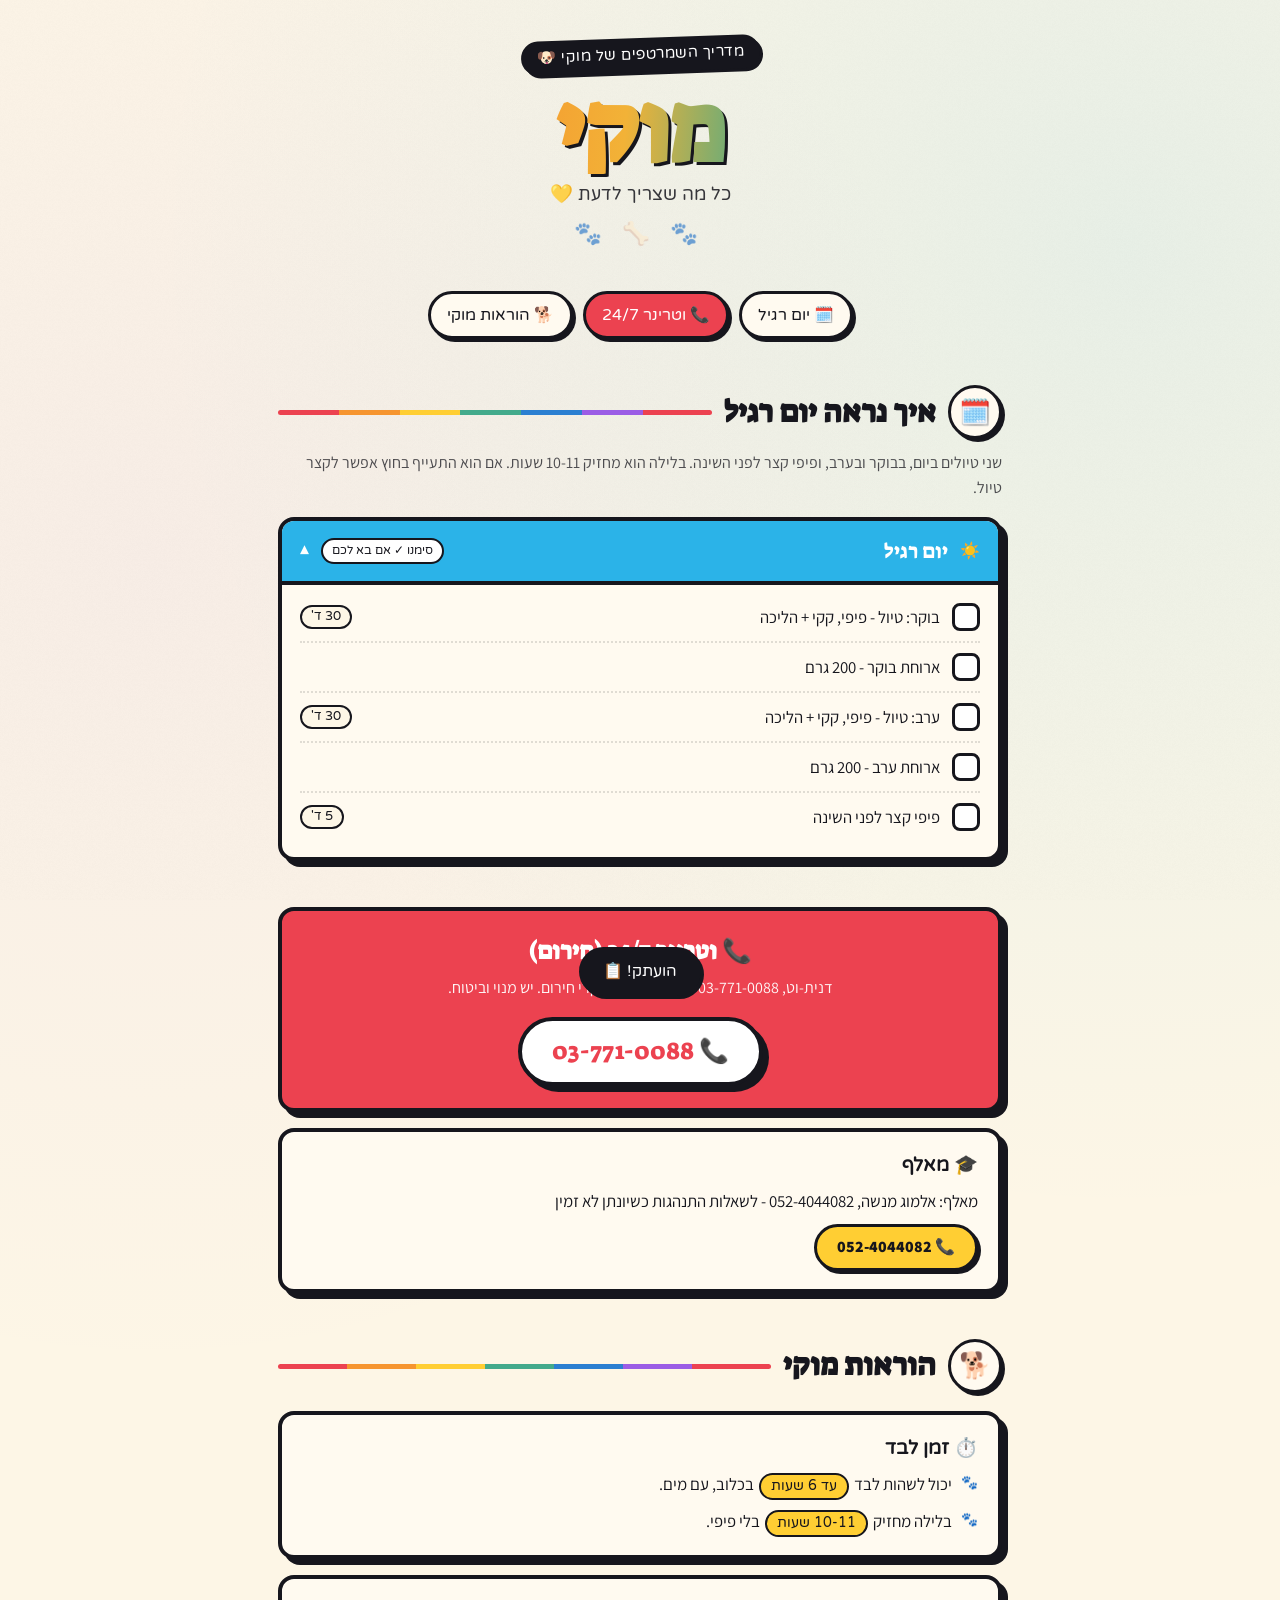
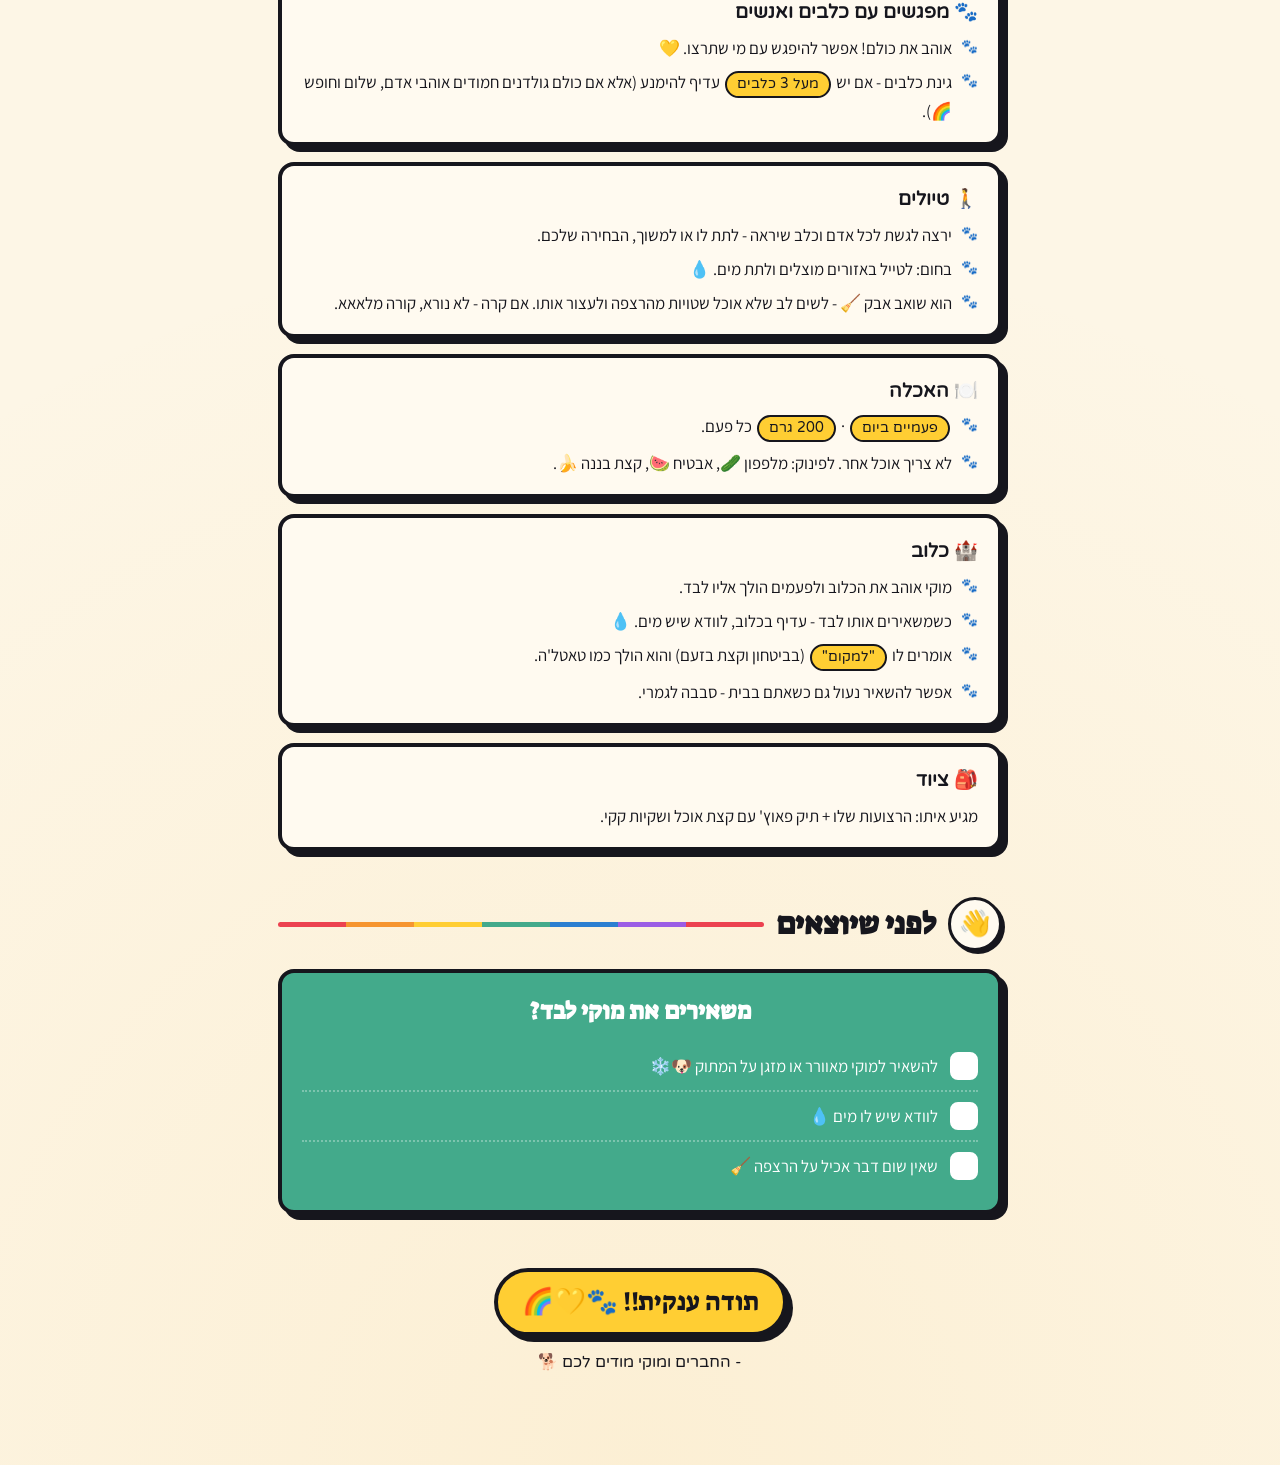
==== index.html @ 98ba0f90 "Mookie sitter guide: generic page + per-host pages Co-Authored-By: Claude Opus 5.5 <noreply@anthropi" ====
<!DOCTYPE html>
<html lang="he" dir="rtl">
<head>
<meta charset="UTF-8">
<!-- ============================================================
  שדה לעריכה - שם השמרטפים (שינוי ערך אחד בלבד, per sitter):
  שנו את ה-content בשורה למטה, למשל "ליאור" או "נועה ויובל".
  השאירו ריק כדי להציג ברכה כללית.
  EDIT ONE VALUE PER SITTER: change content="" below. Empty = generic greeting.
============================================================ -->
<meta name="sitter-names" content="">
<meta name="viewport" content="width=device-width, initial-scale=1.0">
<meta name="robots" content="noindex, nofollow">
<title>מוקי 🐾 מדריך השמרטפים</title>
<link rel="preconnect" href="https://fonts.googleapis.com">
<link rel="preconnect" href="https://fonts.gstatic.com" crossorigin>
<link href="https://fonts.googleapis.com/css2?family=Suez+One&family=Varela+Round&family=Assistant:wght@400;500;600;700;800&display=swap" rel="stylesheet">
<style>
  :root{
    --ink:#16161d;
    --sky:#2bb3e8;
    --sky-deep:#1488c4;
    --cream:#fdf6e6;
    --paper:#fffaf0;
    --gold:#f2b237;
    --gold-deep:#e08a1e;
    --red:#ec4250;
    --orange:#f6952f;
    --yellow:#ffce33;
    --green:#43aa8b;
    --blue:#2b7fd1;
    --purple:#9b5de5;
    --shadow:6px 6px 0 var(--ink);
    --shadow-sm:3px 3px 0 var(--ink);
  }
  *{box-sizing:border-box;margin:0;padding:0}
  html{scroll-behavior:smooth}
  body{
    font-family:'Assistant',sans-serif;
    color:var(--ink);
    background-color:var(--cream);
    background-image:
      radial-gradient(circle at 12% 18%, rgba(155,93,229,.06), transparent 30%),
      radial-gradient(circle at 88% 8%, rgba(43,179,232,.10), transparent 32%),
      radial-gradient(circle at 50% 100%, rgba(242,178,55,.10), transparent 40%);
    line-height:1.55;
    overflow-x:hidden;
    -webkit-tap-highlight-color:transparent;
  }
  /* paper grain */
  body::before{
    content:"";position:fixed;inset:0;pointer-events:none;z-index:1;opacity:.5;
    background-image:url("data:image/svg+xml,%3Csvg xmlns='http://www.w3.org/2000/svg' width='120' height='120'%3E%3Cfilter id='n'%3E%3CfeTurbulence type='fractalNoise' baseFrequency='0.85' numOctaves='3'/%3E%3CfeColorMatrix type='saturate' values='0'/%3E%3C/filter%3E%3Crect width='100%25' height='100%25' filter='url(%23n)' opacity='0.05'/%3E%3C/svg%3E");
  }
  .wrap{max-width:760px;margin:0 auto;padding:0 18px 90px;position:relative;z-index:2}

  /* ---------- HERO ---------- */
  header.hero{text-align:center;padding:38px 0 10px}
  .hero-eyebrow{
    display:inline-block;font-family:'Varela Round';font-size:.95rem;
    background:var(--ink);color:#fff;padding:5px 16px;border-radius:30px;
    letter-spacing:.5px;transform:rotate(-2deg);box-shadow:var(--shadow-sm)
  }
  .hero h1{
    font-family:'Suez One';font-size:clamp(3.2rem,16vw,6rem);line-height:.92;
    margin:14px 0 6px;letter-spacing:-1px;
    background:linear-gradient(95deg,var(--red),var(--orange) 28%,var(--gold) 48%,var(--green) 68%,var(--blue) 84%,var(--purple));
    -webkit-background-clip:text;background-clip:text;-webkit-text-fill-color:transparent;
    filter:drop-shadow(3px 3px 0 var(--ink));
  }
  .hero .sub{font-family:'Varela Round';font-size:1.15rem;color:var(--ink);opacity:.85}
  .paw-row{font-size:1.4rem;letter-spacing:8px;margin:8px 0 0;opacity:.6}

  /* card image */
  .card-frame{
    margin:26px auto 6px;max-width:330px;position:relative;
    transform:rotate(-1.5deg);transition:transform .4s cubic-bezier(.2,.9,.3,1.4)
  }
  .card-frame:hover{transform:rotate(0deg) scale(1.02)}
  .card-frame img{
    width:100%;display:block;border:5px solid var(--ink);border-radius:14px;
    box-shadow:var(--shadow);background:#fff
  }
  .tape{
    position:absolute;width:120px;height:34px;background:rgba(255,206,51,.7);
    border:2px dashed rgba(0,0,0,.25);top:-14px;right:30%;transform:rotate(-6deg);z-index:3
  }
  .tape.two{background:rgba(43,179,232,.6);top:auto;bottom:-14px;right:auto;left:28%;transform:rotate(5deg)}

  /* ---------- QUICK BAR ---------- */
  .quickbar{
    display:flex;gap:10px;flex-wrap:wrap;justify-content:center;margin:30px 0 8px
  }
  .quickbar a{
    font-family:'Varela Round';text-decoration:none;color:var(--ink);
    background:var(--paper);border:3px solid var(--ink);border-radius:30px;
    padding:9px 16px;font-size:.98rem;box-shadow:var(--shadow-sm);
    transition:transform .15s, box-shadow .15s;display:flex;align-items:center;gap:6px
  }
  .quickbar a:hover{transform:translate(-2px,-2px);box-shadow:5px 5px 0 var(--ink)}
  .quickbar a:active{transform:translate(2px,2px);box-shadow:1px 1px 0 var(--ink)}
  .quickbar a.call{background:var(--red);color:#fff}

  /* ---------- SECTION ---------- */
  section{margin-top:46px}
  .sec-title{
    font-family:'Suez One';font-size:1.9rem;display:flex;align-items:center;gap:12px;
    margin-bottom:18px
  }
  .sec-title .emoji{
    font-size:1.6rem;background:var(--paper);border:3px solid var(--ink);
    width:54px;height:54px;display:grid;place-items:center;border-radius:50%;
    box-shadow:var(--shadow-sm);flex:none
  }
  .sec-title .bar{flex:1;height:5px;border-radius:4px;background:repeating-linear-gradient(
    90deg,var(--red) 0 14%,var(--orange) 14% 28%,var(--yellow) 28% 42%,
    var(--green) 42% 56%,var(--blue) 56% 70%,var(--purple) 70% 84%,var(--red) 84% 100%)}

  .card{
    background:var(--paper);border:4px solid var(--ink);border-radius:16px;
    padding:18px 20px;box-shadow:var(--shadow);margin-bottom:16px;position:relative
  }
  .card h3{font-family:'Varela Round';font-size:1.2rem;margin-bottom:8px;display:flex;align-items:center;gap:8px}
  .card p, .card li{font-size:1.05rem}
  .card ul{list-style:none;display:flex;flex-direction:column;gap:8px;margin-top:6px}
  .card ul li{padding-right:26px;position:relative}
  .card ul li::before{content:"🐾";position:absolute;right:0;top:1px;font-size:.85rem}
  .pill{display:inline-block;background:var(--yellow);border:2px solid var(--ink);
    border-radius:20px;padding:1px 10px;font-family:'Varela Round';font-size:.85rem;margin:0 2px}

  /* ---------- TIMELINE ---------- */
  .day{
    background:var(--paper);border:4px solid var(--ink);border-radius:16px;
    box-shadow:var(--shadow);margin-bottom:16px;overflow:hidden;transition:transform .2s
  }
  .day.today{box-shadow:6px 6px 0 var(--gold-deep);border-color:var(--gold-deep)}
  .day-head{
    display:flex;align-items:center;gap:12px;padding:14px 18px;cursor:pointer;
    background:var(--sky);color:#fff;border-bottom:4px solid var(--ink)
  }
  .day.today .day-head{background:var(--gold);color:var(--ink)}
  .day-head .dn{font-family:'Suez One';font-size:1.3rem;flex:1}
  .day-head .badge{font-family:'Varela Round';font-size:.78rem;background:#fff;color:var(--ink);
    border:2px solid var(--ink);border-radius:20px;padding:1px 9px}
  .day-head .chev{font-size:1.1rem;transition:transform .25s}
  .day.open .chev{transform:rotate(180deg)}
  .day-body{max-height:0;overflow:hidden;transition:max-height .35s ease}
  .day.open .day-body{max-height:600px}
  .day-body ul{list-style:none;padding:8px 18px 16px}
  .task{display:flex;align-items:center;gap:12px;padding:10px 0;border-bottom:2px dotted rgba(0,0,0,.12)}
  .task:last-child{border-bottom:none}
  .task input{appearance:none;width:28px;height:28px;flex:none;border:3px solid var(--ink);
    border-radius:8px;background:#fff;cursor:pointer;position:relative;transition:background .15s}
  .task input:checked{background:var(--green)}
  .task input:checked::after{content:"✓";position:absolute;inset:0;color:#fff;font-weight:800;
    display:grid;place-items:center;font-size:1.1rem}
  .task label{cursor:pointer;font-size:1.05rem}
  .task input:checked + label{opacity:.5;text-decoration:line-through}
  .task .time{font-family:'Varela Round';font-size:.8rem;background:var(--cream);
    border:2px solid var(--ink);border-radius:20px;padding:0 9px;margin-right:auto;flex:none}

  /* ---------- WIFI ---------- */
  .wifi{background:linear-gradient(135deg,var(--purple),var(--blue));color:#fff;
    border:4px solid var(--ink);border-radius:16px;padding:20px;box-shadow:var(--shadow);text-align:center}
  .wifi h3{font-family:'Suez One';font-size:1.5rem;margin-bottom:14px}
  .wifi-row{display:flex;gap:10px;justify-content:center;align-items:center;flex-wrap:wrap;margin-bottom:10px}
  .wifi-row .lbl{font-family:'Varela Round';opacity:.9}
  .wifi-row code{background:rgba(255,255,255,.95);color:var(--ink);font-family:'Varela Round';
    font-size:1.1rem;padding:5px 14px;border-radius:10px;border:2px solid var(--ink)}
  .copy{font-family:'Varela Round';background:var(--yellow);color:var(--ink);border:3px solid var(--ink);
    border-radius:20px;padding:5px 14px;cursor:pointer;box-shadow:var(--shadow-sm);transition:transform .12s}
  .copy:hover{transform:translateY(-2px)}
  .copy:active{transform:translateY(2px);box-shadow:1px 1px 0 var(--ink)}

  /* ---------- VET ---------- */
  .vet{background:var(--red);color:#fff;border:4px solid var(--ink);border-radius:16px;
    padding:22px 20px;box-shadow:var(--shadow);text-align:center}
  .vet h3{font-family:'Suez One';font-size:1.5rem;margin-bottom:6px}
  .vet p{opacity:.95;margin-bottom:16px}
  .vet .callbtn{display:inline-flex;align-items:center;gap:10px;text-decoration:none;
    font-family:'Suez One';font-size:1.5rem;background:#fff;color:var(--red);
    border:4px solid var(--ink);border-radius:40px;padding:12px 30px;box-shadow:var(--shadow);
    transition:transform .15s}
  .vet .callbtn:hover{transform:scale(1.05)}
  .vet .callbtn:active{transform:scale(.97)}
  .pulse{display:inline-block;animation:ring 1.6s infinite}
  @keyframes ring{0%,70%,100%{transform:rotate(0)}10%,30%,50%{transform:rotate(-12deg)}20%,40%,60%{transform:rotate(12deg)}}

  /* address map link */
  .maplink{display:inline-flex;align-items:center;gap:6px;text-decoration:none;color:var(--blue);
    font-family:'Varela Round';border-bottom:3px solid var(--gold)}

  .twocol{display:grid;grid-template-columns:1fr 1fr;gap:14px}
  @media(max-width:560px){.twocol{grid-template-columns:1fr}}
  .mini{background:var(--paper);border:3px solid var(--ink);border-radius:14px;padding:14px 16px;
    box-shadow:var(--shadow-sm)}
  .mini h4{font-family:'Varela Round';font-size:1.05rem;display:flex;align-items:center;gap:7px;margin-bottom:4px}
  .mini p{font-size:1rem}

  /* exit checklist */
  .exit{background:var(--green);color:#fff;border:4px solid var(--ink);border-radius:16px;
    padding:20px;box-shadow:var(--shadow)}
  .exit h3{font-family:'Suez One';font-size:1.5rem;margin-bottom:12px;text-align:center}
  .exit .task input{border-color:#fff}
  .exit .task{border-color:rgba(255,255,255,.3)}
  .exit .task input:checked{background:#fff}
  .exit .task input:checked::after{color:var(--green)}

  footer{text-align:center;margin-top:54px}
  .thanks{font-family:'Suez One';font-size:1.6rem;color:var(--ink);
    background:var(--yellow);display:inline-block;padding:10px 24px;border:4px solid var(--ink);
    border-radius:40px;box-shadow:var(--shadow);transform:rotate(-1.5deg)}
  .sig{font-family:'Varela Round';margin-top:14px;opacity:.7}

  /* reveal on scroll */
  .reveal{opacity:0;transform:translateY(22px);transition:opacity .6s, transform .6s}
  .reveal.in{opacity:1;transform:none}

  /* toast */
  #toast{position:fixed;bottom:24px;left:50%;transform:translateX(-50%) translateY(120px);
    background:var(--ink);color:#fff;font-family:'Varela Round';padding:12px 24px;border-radius:30px;
    z-index:50;transition:transform .35s cubic-bezier(.2,.9,.3,1.4);box-shadow:var(--shadow-sm)}
  #toast.show{transform:translateX(-50%) translateY(0)}
</style>
</head>
<body>
<div class="wrap">

  <!-- HERO -->
  <header class="hero">
    <span class="hero-eyebrow">מדריך השמרטפים של מוקי 🐶</span>
    <h1>מוקי</h1>
    <p class="sub" id="greeting">כל מה שצריך לדעת 💛</p>
    <div class="paw-row">🐾 🦴 🐾</div>
  </header>

  <!-- QUICK BAR -->
  <nav class="quickbar reveal">
    <a href="#luz">🗓️ יום רגיל</a>
    <a href="tel:037710088" class="call">📞 וטרינר 24/7</a>
    <a href="#mookie">🐕 הוראות מוקי</a>
  </nav>

  <!-- NORMAL DAY -->
  <section id="luz">
    <h2 class="sec-title reveal"><span class="emoji">🗓️</span> איך נראה יום רגיל <span class="bar"></span></h2>
    <p class="reveal" style="margin:-6px 0 16px;opacity:.75">שני טיולים ביום, בבוקר ובערב, ופיפי קצר לפני השינה. בלילה הוא מחזיק 10-11 שעות. אם הוא התעייף בחוץ אפשר לקצר טיול.</p>

    <div class="day open reveal">
      <div class="day-head"><span>☀️</span><span class="dn">יום רגיל</span><span class="badge">סימנו ✓ אם בא לכם</span><span class="chev">▾</span></div>
      <div class="day-body"><ul>
        <li class="task"><input type="checkbox" id="d1"><label for="d1">בוקר: טיול - פיפי, קקי + הליכה</label><span class="time">30 ד'</span></li>
        <li class="task"><input type="checkbox" id="d2"><label for="d2">ארוחת בוקר - 200 גרם</label></li>
        <li class="task"><input type="checkbox" id="d3"><label for="d3">ערב: טיול - פיפי, קקי + הליכה</label><span class="time">30 ד'</span></li>
        <li class="task"><input type="checkbox" id="d4"><label for="d4">ארוחת ערב - 200 גרם</label></li>
        <li class="task"><input type="checkbox" id="d5"><label for="d5">פיפי קצר לפני השינה</label><span class="time">5 ד'</span></li>
      </ul></div>
    </div>
  </section>

  <!-- VET -->
  <section id="vet">
    <div class="vet reveal">
      <h3><span class="pulse">📞</span> וטרינר 24/7 (חירום)</h3>
      <p>דנית-וט, 03-771-0088 - מענה 24/7 במקרי חירום. יש מנוי וביטוח.</p>
      <a href="tel:037710088" class="callbtn">📞 03-771-0088</a>
    </div>

    <div class="card reveal" style="margin-top:16px">
      <h3>🎓 מאלף</h3>
      <p>מאלף: אלמוג מנשה, 052-4044082 - לשאלות התנהגות כשיונתן לא זמין</p>
      <a href="tel:+972524044082" style="display:inline-flex;margin-top:10px;text-decoration:none;color:var(--ink);background:var(--yellow);border:3px solid var(--ink);border-radius:999px;padding:8px 20px;font-weight:800;box-shadow:var(--shadow-sm)">📞 052-4044082</a>
    </div>
  </section>

  <!-- MOOKIE INSTRUCTIONS -->
  <section id="mookie">
    <h2 class="sec-title reveal"><span class="emoji">🐕</span> הוראות מוקי <span class="bar"></span></h2>

    <div class="card reveal">
      <h3>⏱️ זמן לבד</h3>
      <ul>
        <li>יכול לשהות לבד <span class="pill">עד 6 שעות</span> בכלוב, עם מים.</li>
        <li>בלילה מחזיק <span class="pill">10-11 שעות</span> בלי פיפי.</li>
      </ul>
    </div>

    <div class="card reveal">
      <h3>🐾 מפגשים עם כלבים ואנשים</h3>
      <ul>
        <li>אוהב את כולם! אפשר להיפגש עם מי שתרצו. 💛</li>
        <li>גינת כלבים - אם יש <span class="pill">מעל 3 כלבים</span> עדיף להימנע (אלא אם כולם גולדנים חמודים אוהבי אדם, שלום וחופש 🌈).</li>
      </ul>
    </div>

    <div class="card reveal">
      <h3>🚶 טיולים</h3>
      <ul>
        <li>ירצה לגשת לכל אדם וכלב שיראה - לתת לו או למשוך, הבחירה שלכם.</li>
        <li>בחום: לטייל באזורים מוצלים ולתת מים. 💧</li>
        <li>הוא שואב אבק 🧹 - לשים לב שלא אוכל שטויות מהרצפה ולעצור אותו. אם קרה - לא נורא, קורה מלאאא.</li>
      </ul>
    </div>

    <div class="card reveal">
      <h3>🍽️ האכלה</h3>
      <ul>
        <li><span class="pill">פעמיים ביום</span> · <span class="pill">200 גרם</span> כל פעם.</li>
        <li>לא צריך אוכל אחר. לפינוק: מלפפון 🥒, אבטיח 🍉, קצת בננה 🍌.</li>
      </ul>
    </div>

    <div class="card reveal">
      <h3>🏰 כלוב</h3>
      <ul>
        <li>מוקי אוהב את הכלוב ולפעמים הולך אליו לבד.</li>
        <li>כשמשאירים אותו לבד - עדיף בכלוב, לוודא שיש מים. 💧</li>
        <li>אומרים לו <span class="pill">"למקום"</span> (בביטחון וקצת בזעם) והוא הולך כמו טאטל'ה.</li>
        <li>אפשר להשאיר נעול גם כשאתם בבית - סבבה לגמרי.</li>
      </ul>
    </div>

    <div class="card reveal">
      <h3>🎒 ציוד</h3>
      <p>מגיע איתו: הרצועות שלו + תיק פאוץ' עם קצת אוכל ושקיות קקי.</p>
    </div>
  </section>

  <!-- EXIT -->
  <section id="exit">
    <h2 class="sec-title reveal"><span class="emoji">👋</span> לפני שיוצאים <span class="bar"></span></h2>
    <div class="exit reveal">
      <h3>משאירים את מוקי לבד?</h3>
      <ul style="list-style:none">
        <li class="task"><input type="checkbox" id="ex1"><label for="ex1">להשאיר למוקי מאוורר או מזגן על המתוק 🐶❄️</label></li>
        <li class="task"><input type="checkbox" id="ex2"><label for="ex2">לוודא שיש לו מים 💧</label></li>
        <li class="task"><input type="checkbox" id="ex3"><label for="ex3">שאין שום דבר אכיל על הרצפה 🧹</label></li>
      </ul>
    </div>
  </section>

  <footer>
    <div class="thanks reveal">תודה ענקית!! 🐾💛🌈</div>
    <p class="sig reveal">- החברים ומוקי מודים לכם 🐕</p>
  </footer>

</div>

<div id="toast">הועתק! 📋</div>

<script>
  // ---- sitter name (set in <meta name="sitter-names"> at top of file) ----
  const sn=(document.querySelector('meta[name=sitter-names]')||{}).content||'';
  if(sn.trim()) document.getElementById('greeting').textContent='היי '+sn.trim()+'! כל מה שצריך לדעת 💛';

  // ---- persist checkboxes ----
  document.querySelectorAll('input[type=checkbox]').forEach(cb=>{
    const k='mookie_'+cb.id;
    if(localStorage.getItem(k)==='1') cb.checked=true;
    cb.addEventListener('change',()=>localStorage.setItem(k, cb.checked?'1':'0'));
  });

  // ---- accordion ----
  document.querySelectorAll('.day').forEach(d=>{
    d.querySelector('.day-head').addEventListener('click',()=>d.classList.toggle('open'));
  });

  // ---- toast ----
  const toast=document.getElementById('toast');

  // ---- reveal on scroll ----
  const io=new IntersectionObserver(es=>{
    es.forEach(e=>{if(e.isIntersecting){e.target.classList.add('in');io.unobserve(e.target);}});
  },{threshold:.12});
  document.querySelectorAll('.reveal').forEach((el,i)=>{el.style.transitionDelay=(i%4*60)+'ms';io.observe(el);});
</script>
</body>
</html>
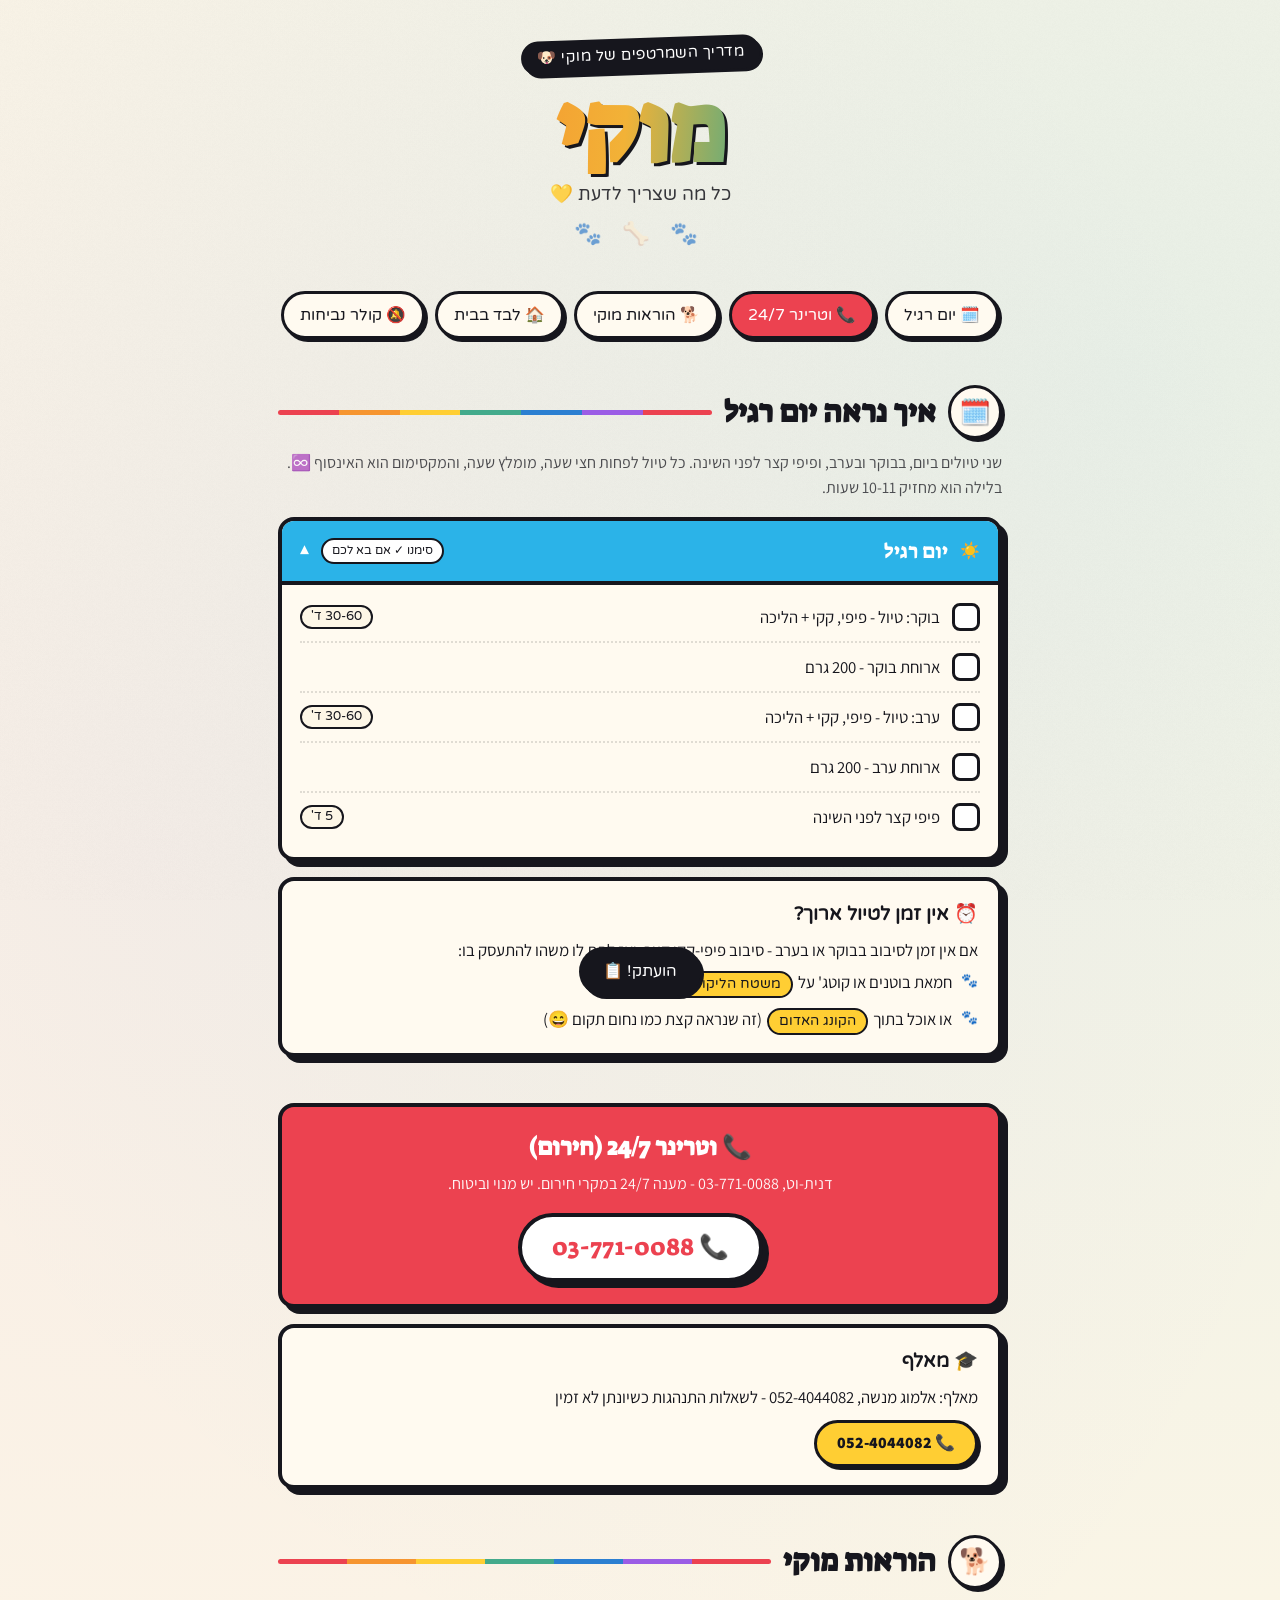
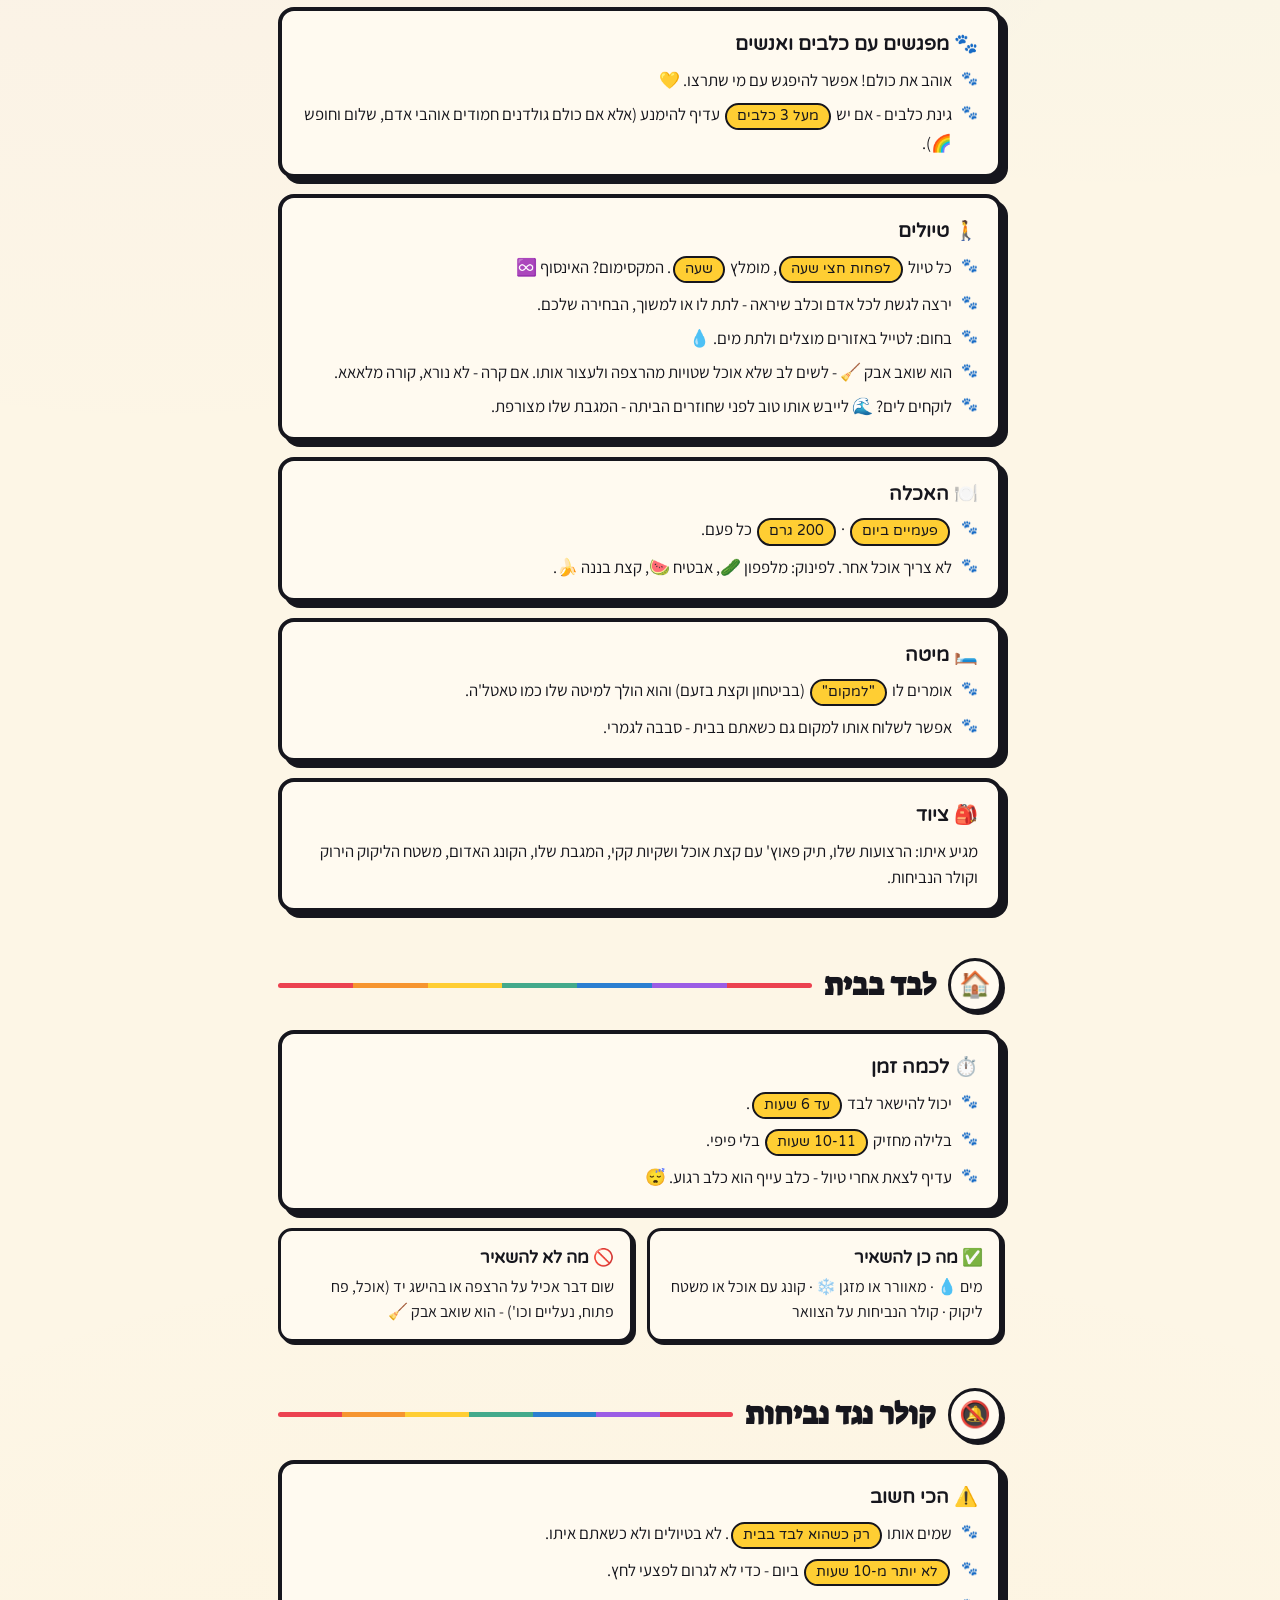
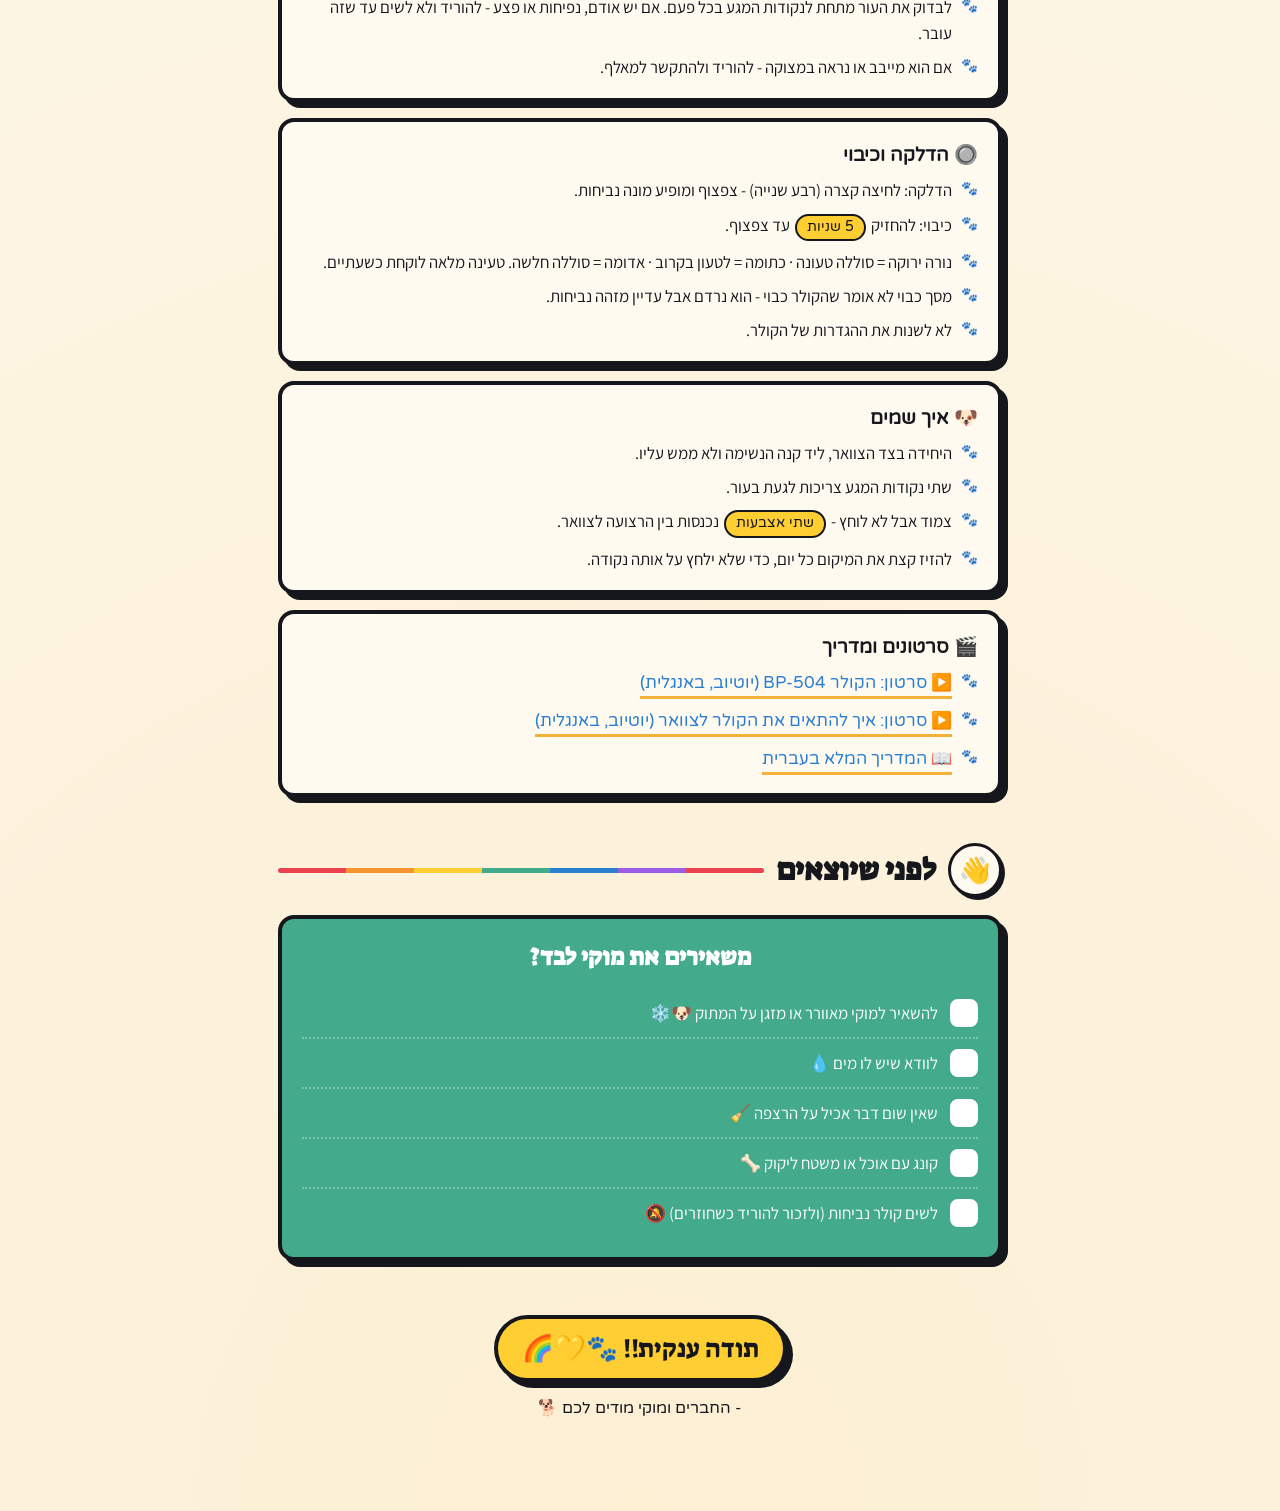
==== commit 0cd6fddf: "Sitter guide: drop crate, add bed, home-alone, walks and bark-collar sections - Replace crate instru" ====
--- a/index.html
+++ b/index.html
@@ -239,22 +239,33 @@
     <a href="#luz">🗓️ יום רגיל</a>
     <a href="tel:037710088" class="call">📞 וטרינר 24/7</a>
     <a href="#mookie">🐕 הוראות מוקי</a>
+    <a href="#alone">🏠 לבד בבית</a>
+    <a href="#collar">🔕 קולר נביחות</a>
   </nav>
 
   <!-- NORMAL DAY -->
   <section id="luz">
     <h2 class="sec-title reveal"><span class="emoji">🗓️</span> איך נראה יום רגיל <span class="bar"></span></h2>
-    <p class="reveal" style="margin:-6px 0 16px;opacity:.75">שני טיולים ביום, בבוקר ובערב, ופיפי קצר לפני השינה. בלילה הוא מחזיק 10-11 שעות. אם הוא התעייף בחוץ אפשר לקצר טיול.</p>
+    <p class="reveal" style="margin:-6px 0 16px;opacity:.75">שני טיולים ביום, בבוקר ובערב, ופיפי קצר לפני השינה. כל טיול לפחות חצי שעה, מומלץ שעה, והמקסימום הוא האינסוף ♾️. בלילה הוא מחזיק 10-11 שעות.</p>
 
     <div class="day open reveal">
       <div class="day-head"><span>☀️</span><span class="dn">יום רגיל</span><span class="badge">סימנו ✓ אם בא לכם</span><span class="chev">▾</span></div>
       <div class="day-body"><ul>
-        <li class="task"><input type="checkbox" id="d1"><label for="d1">בוקר: טיול - פיפי, קקי + הליכה</label><span class="time">30 ד'</span></li>
+        <li class="task"><input type="checkbox" id="d1"><label for="d1">בוקר: טיול - פיפי, קקי + הליכה</label><span class="time">30-60 ד'</span></li>
         <li class="task"><input type="checkbox" id="d2"><label for="d2">ארוחת בוקר - 200 גרם</label></li>
-        <li class="task"><input type="checkbox" id="d3"><label for="d3">ערב: טיול - פיפי, קקי + הליכה</label><span class="time">30 ד'</span></li>
+        <li class="task"><input type="checkbox" id="d3"><label for="d3">ערב: טיול - פיפי, קקי + הליכה</label><span class="time">30-60 ד'</span></li>
         <li class="task"><input type="checkbox" id="d4"><label for="d4">ארוחת ערב - 200 גרם</label></li>
         <li class="task"><input type="checkbox" id="d5"><label for="d5">פיפי קצר לפני השינה</label><span class="time">5 ד'</span></li>
       </ul></div>
+    </div>
+
+    <div class="card reveal">
+      <h3>⏰ אין זמן לטיול ארוך?</h3>
+      <p>אם אין זמן לסיבוב בבוקר או בערב - סיבוב פיפי-קקי קצר, ואז לתת לו משהו להתעסק בו:</p>
+      <ul>
+        <li>חמאת בוטנים או קוטג' על <span class="pill">משטח הליקוק הירוק</span></li>
+        <li>או אוכל בתוך <span class="pill">הקונג האדום</span> (זה שנראה קצת כמו נחום תקום 😄)</li>
+      </ul>
     </div>
   </section>
 
@@ -278,14 +289,6 @@
     <h2 class="sec-title reveal"><span class="emoji">🐕</span> הוראות מוקי <span class="bar"></span></h2>
 
     <div class="card reveal">
-      <h3>⏱️ זמן לבד</h3>
-      <ul>
-        <li>יכול לשהות לבד <span class="pill">עד 6 שעות</span> בכלוב, עם מים.</li>
-        <li>בלילה מחזיק <span class="pill">10-11 שעות</span> בלי פיפי.</li>
-      </ul>
-    </div>
-
-    <div class="card reveal">
       <h3>🐾 מפגשים עם כלבים ואנשים</h3>
       <ul>
         <li>אוהב את כולם! אפשר להיפגש עם מי שתרצו. 💛</li>
@@ -296,9 +299,11 @@
     <div class="card reveal">
       <h3>🚶 טיולים</h3>
       <ul>
+        <li>כל טיול <span class="pill">לפחות חצי שעה</span>, מומלץ <span class="pill">שעה</span>. המקסימום? האינסוף ♾️</li>
         <li>ירצה לגשת לכל אדם וכלב שיראה - לתת לו או למשוך, הבחירה שלכם.</li>
         <li>בחום: לטייל באזורים מוצלים ולתת מים. 💧</li>
         <li>הוא שואב אבק 🧹 - לשים לב שלא אוכל שטויות מהרצפה ולעצור אותו. אם קרה - לא נורא, קורה מלאאא.</li>
+        <li>לוקחים לים? 🌊 לייבש אותו טוב לפני שחוזרים הביתה - המגבת שלו מצורפת.</li>
       </ul>
     </div>
 
@@ -311,18 +316,86 @@
     </div>
 
     <div class="card reveal">
-      <h3>🏰 כלוב</h3>
-      <ul>
-        <li>מוקי אוהב את הכלוב ולפעמים הולך אליו לבד.</li>
-        <li>כשמשאירים אותו לבד - עדיף בכלוב, לוודא שיש מים. 💧</li>
-        <li>אומרים לו <span class="pill">"למקום"</span> (בביטחון וקצת בזעם) והוא הולך כמו טאטל'ה.</li>
-        <li>אפשר להשאיר נעול גם כשאתם בבית - סבבה לגמרי.</li>
+      <h3>🛏️ מיטה</h3>
+      <ul>
+        <li>אומרים לו <span class="pill">"למקום"</span> (בביטחון וקצת בזעם) והוא הולך למיטה שלו כמו טאטל'ה.</li>
+        <li>אפשר לשלוח אותו למקום גם כשאתם בבית - סבבה לגמרי.</li>
       </ul>
     </div>
 
     <div class="card reveal">
       <h3>🎒 ציוד</h3>
-      <p>מגיע איתו: הרצועות שלו + תיק פאוץ' עם קצת אוכל ושקיות קקי.</p>
+      <p>מגיע איתו: הרצועות שלו, תיק פאוץ' עם קצת אוכל ושקיות קקי, המגבת שלו, הקונג האדום, משטח הליקוק הירוק וקולר הנביחות.</p>
+    </div>
+  </section>
+
+  <!-- HOME ALONE -->
+  <section id="alone">
+    <h2 class="sec-title reveal"><span class="emoji">🏠</span> לבד בבית <span class="bar"></span></h2>
+
+    <div class="card reveal">
+      <h3>⏱️ לכמה זמן</h3>
+      <ul>
+        <li>יכול להישאר לבד <span class="pill">עד 6 שעות</span>.</li>
+        <li>בלילה מחזיק <span class="pill">10-11 שעות</span> בלי פיפי.</li>
+        <li>עדיף לצאת אחרי טיול - כלב עייף הוא כלב רגוע. 😴</li>
+      </ul>
+    </div>
+
+    <div class="twocol">
+      <div class="mini reveal">
+        <h4>✅ מה כן להשאיר</h4>
+        <p>מים 💧 · מאוורר או מזגן ❄️ · קונג עם אוכל או משטח ליקוק · קולר הנביחות על הצוואר</p>
+      </div>
+      <div class="mini reveal">
+        <h4>🚫 מה לא להשאיר</h4>
+        <p>שום דבר אכיל על הרצפה או בהישג יד (אוכל, פח פתוח, נעליים וכו') - הוא שואב אבק 🧹</p>
+      </div>
+    </div>
+  </section>
+
+  <!-- ANTI-BARK COLLAR -->
+  <section id="collar">
+    <h2 class="sec-title reveal"><span class="emoji">🔕</span> קולר נגד נביחות <span class="bar"></span></h2>
+
+    <div class="card reveal">
+      <h3>⚠️ הכי חשוב</h3>
+      <ul>
+        <li>שמים אותו <span class="pill">רק כשהוא לבד בבית</span>. לא בטיולים ולא כשאתם איתו.</li>
+        <li><span class="pill">לא יותר מ-10 שעות</span> ביום - כדי לא לגרום לפצעי לחץ.</li>
+        <li>לבדוק את העור מתחת לנקודות המגע בכל פעם. אם יש אודם, נפיחות או פצע - להוריד ולא לשים עד שזה עובר.</li>
+        <li>אם הוא מייבב או נראה במצוקה - להוריד ולהתקשר למאלף.</li>
+      </ul>
+    </div>
+
+    <div class="card reveal">
+      <h3>🔘 הדלקה וכיבוי</h3>
+      <ul>
+        <li>הדלקה: לחיצה קצרה (רבע שנייה) - צפצוף ומופיע מונה נביחות.</li>
+        <li>כיבוי: להחזיק <span class="pill">5 שניות</span> עד צפצוף.</li>
+        <li>נורה ירוקה = סוללה טעונה · כתומה = לטעון בקרוב · אדומה = סוללה חלשה. טעינה מלאה לוקחת כשעתיים.</li>
+        <li>מסך כבוי לא אומר שהקולר כבוי - הוא נרדם אבל עדיין מזהה נביחות.</li>
+        <li>לא לשנות את ההגדרות של הקולר.</li>
+      </ul>
+    </div>
+
+    <div class="card reveal">
+      <h3>🐶 איך שמים</h3>
+      <ul>
+        <li>היחידה בצד הצוואר, ליד קנה הנשימה ולא ממש עליו.</li>
+        <li>שתי נקודות המגע צריכות לגעת בעור.</li>
+        <li>צמוד אבל לא לוחץ - <span class="pill">שתי אצבעות</span> נכנסות בין הרצועה לצוואר.</li>
+        <li>להזיז קצת את המיקום כל יום, כדי שלא ילחץ על אותה נקודה.</li>
+      </ul>
+    </div>
+
+    <div class="card reveal">
+      <h3>🎬 סרטונים ומדריך</h3>
+      <ul>
+        <li><a class="maplink" href="https://www.youtube.com/watch?v=LXTctvZsxC8" target="_blank" rel="noopener">▶️ סרטון: הקולר BP-504 (יוטיוב, באנגלית)</a></li>
+        <li><a class="maplink" href="https://www.youtube.com/watch?v=1cl3V8vYobM" target="_blank" rel="noopener">▶️ סרטון: איך להתאים את הקולר לצוואר (יוטיוב, באנגלית)</a></li>
+        <li><a class="maplink" href="https://files.instinct.com/vpcfxg9vuc7g-bp-504?via=wa" target="_blank" rel="noopener">📖 המדריך המלא בעברית</a></li>
+      </ul>
     </div>
   </section>
 
@@ -335,6 +408,8 @@
         <li class="task"><input type="checkbox" id="ex1"><label for="ex1">להשאיר למוקי מאוורר או מזגן על המתוק 🐶❄️</label></li>
         <li class="task"><input type="checkbox" id="ex2"><label for="ex2">לוודא שיש לו מים 💧</label></li>
         <li class="task"><input type="checkbox" id="ex3"><label for="ex3">שאין שום דבר אכיל על הרצפה 🧹</label></li>
+        <li class="task"><input type="checkbox" id="ex4"><label for="ex4">קונג עם אוכל או משטח ליקוק 🦴</label></li>
+        <li class="task"><input type="checkbox" id="ex5"><label for="ex5">לשים קולר נביחות (ולזכור להוריד כשחוזרים) 🔕</label></li>
       </ul>
     </div>
   </section>
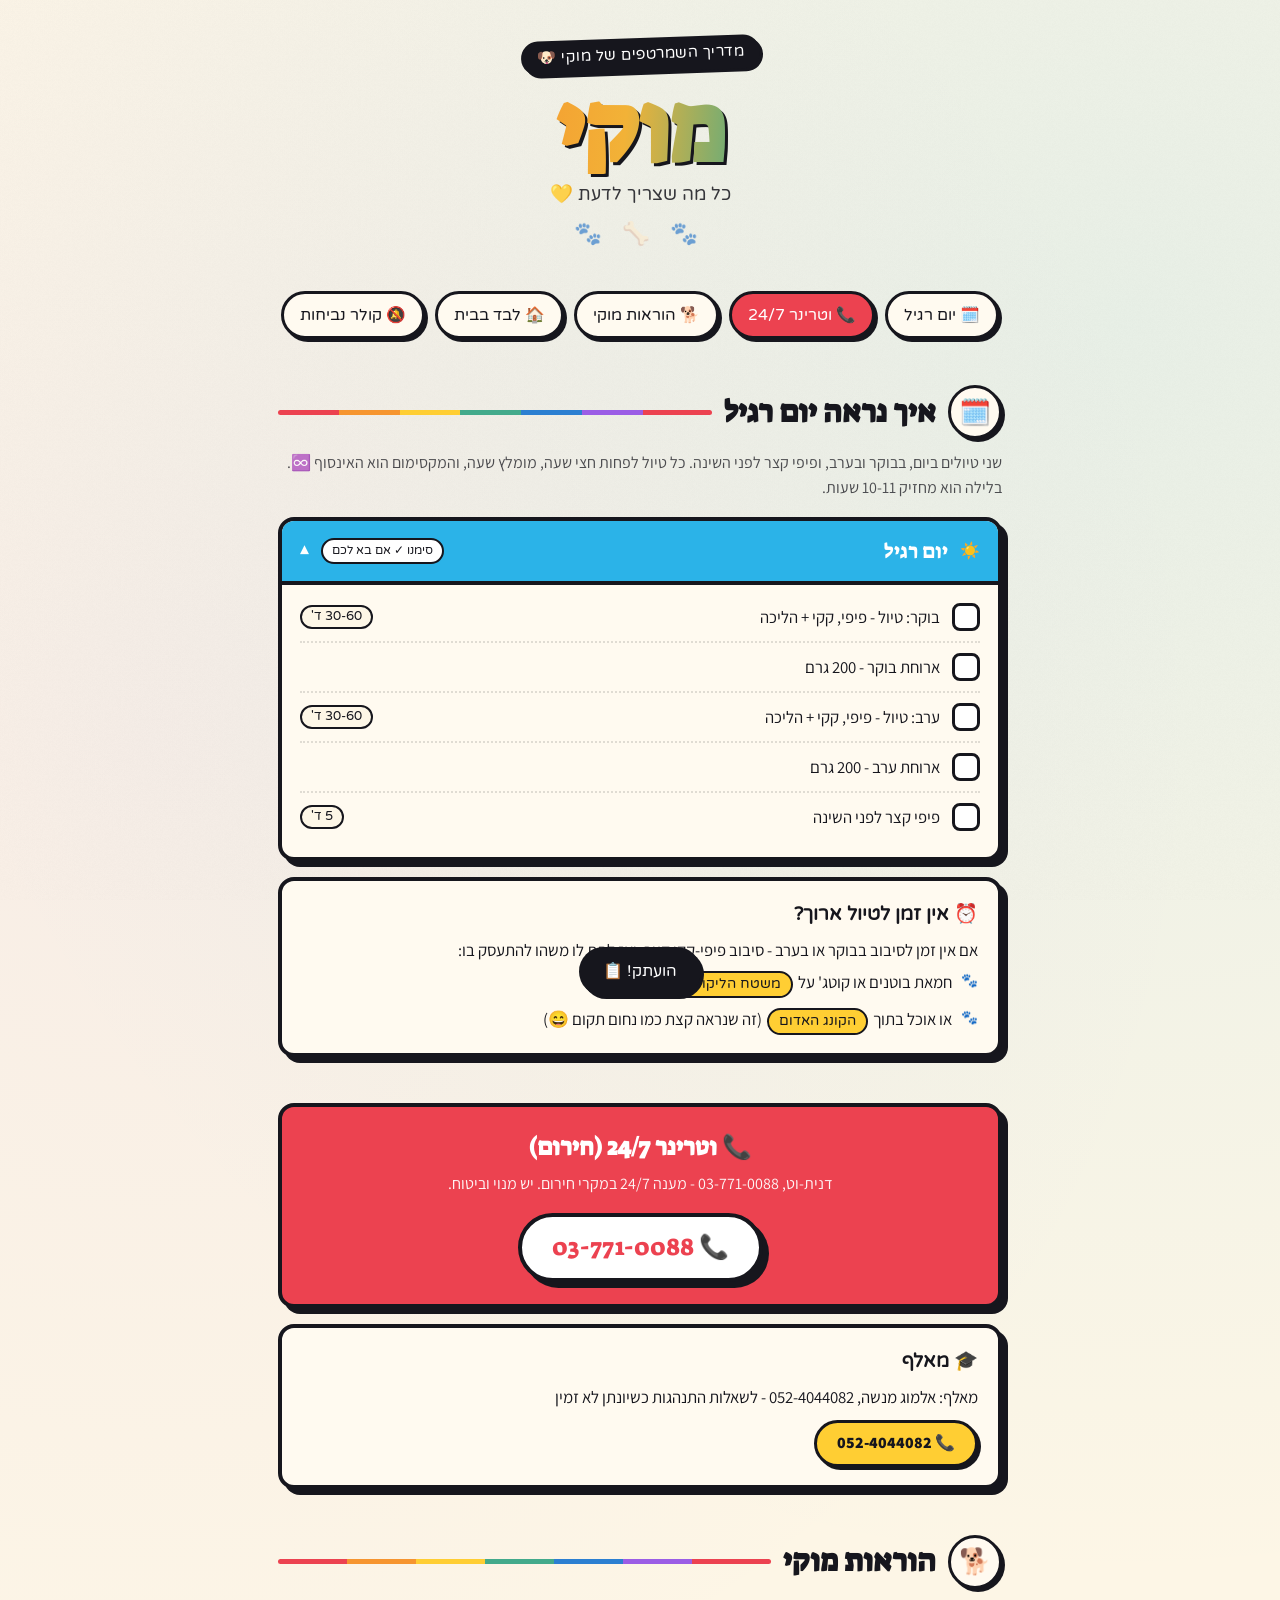
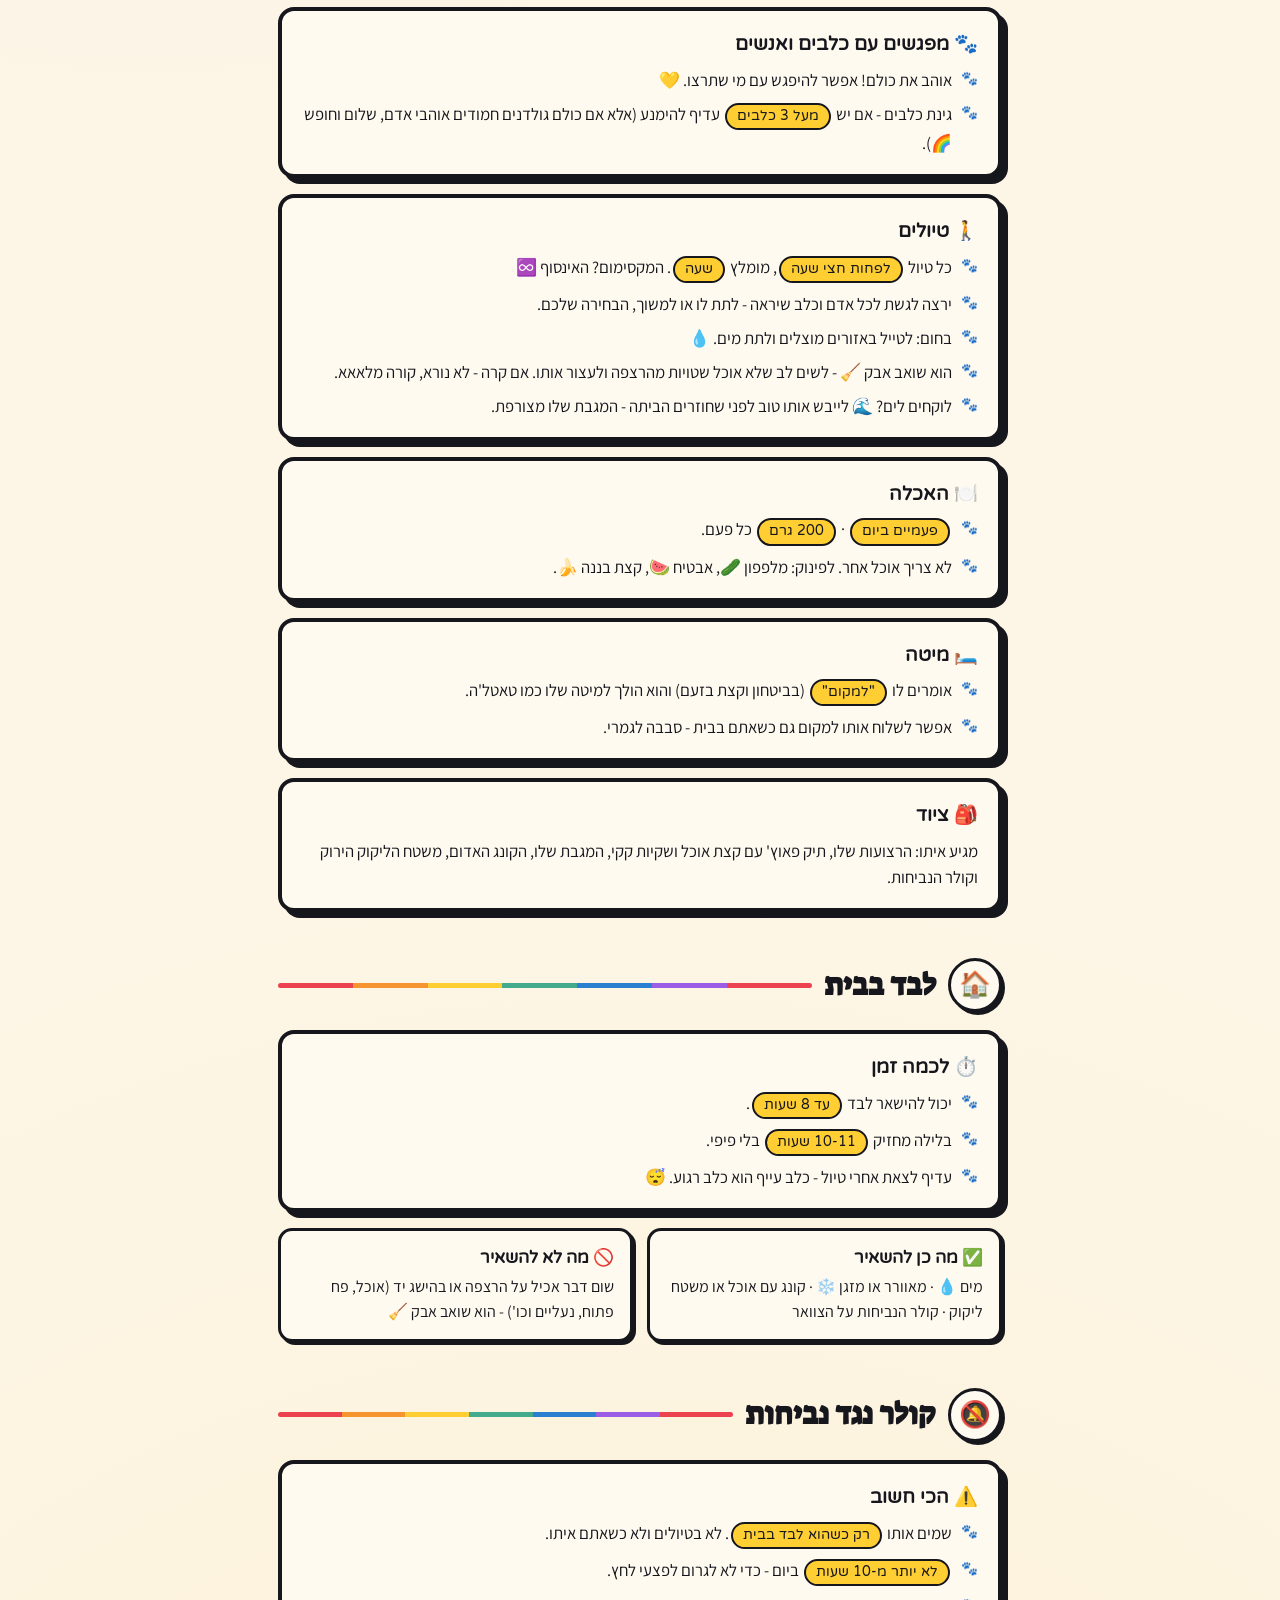
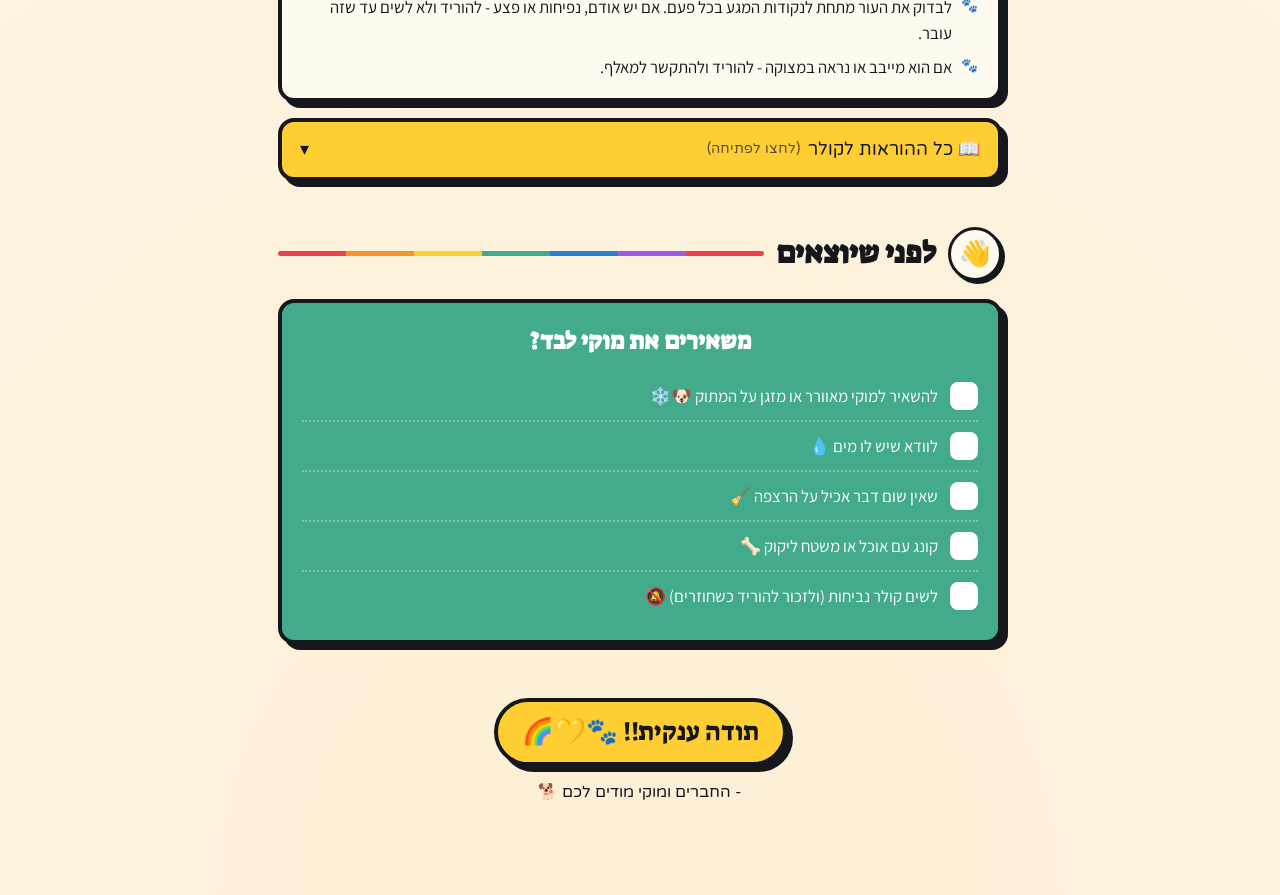
==== commit e7d3a0a2: "Home alone up to 8 hours; full collapsible anti-bark collar section Co-Authored-By: Claude Opus 5.5 " ====
--- a/index.html
+++ b/index.html
@@ -9,6 +9,8 @@
   EDIT ONE VALUE PER SITTER: change content="" below. Empty = generic greeting.
 ============================================================ -->
 <meta name="sitter-names" content="">
+<!-- Optional thank-you poster for this sitter, e.g. "assets/lior-poster.jpg". Empty = no poster. -->
+<meta name="sitter-poster" content="">
 <meta name="viewport" content="width=device-width, initial-scale=1.0">
 <meta name="robots" content="noindex, nofollow">
 <title>מוקי 🐾 מדריך השמרטפים</title>
@@ -206,6 +208,20 @@
   .exit .task input:checked{background:#fff}
   .exit .task input:checked::after{color:var(--green)}
 
+  /* collapsible block */
+  details.more{margin-bottom:16px}
+  details.more summary{
+    list-style:none;cursor:pointer;font-family:'Varela Round';font-size:1.1rem;
+    background:var(--yellow);border:4px solid var(--ink);border-radius:16px;
+    padding:14px 18px;box-shadow:var(--shadow);display:flex;align-items:center;gap:8px
+  }
+  details.more summary::-webkit-details-marker{display:none}
+  details.more summary::after{content:"▾";margin-right:auto;transition:transform .25s}
+  details.more[open] summary::after{transform:rotate(180deg)}
+  details.more summary .hint{font-size:.85rem;opacity:.7}
+  details.more[open] summary .hint{display:none}
+  details.more[open] summary{margin-bottom:16px}
+
   footer{text-align:center;margin-top:54px}
   .thanks{font-family:'Suez One';font-size:1.6rem;color:var(--ink);
     background:var(--yellow);display:inline-block;padding:10px 24px;border:4px solid var(--ink);
@@ -232,6 +248,11 @@
     <h1>מוקי</h1>
     <p class="sub" id="greeting">כל מה שצריך לדעת 💛</p>
     <div class="paw-row">🐾 🦴 🐾</div>
+    <div class="card-frame" id="poster" hidden>
+      <span class="tape"></span>
+      <img alt="">
+      <span class="tape two"></span>
+    </div>
   </header>
 
   <!-- QUICK BAR -->
@@ -336,7 +357,7 @@
     <div class="card reveal">
       <h3>⏱️ לכמה זמן</h3>
       <ul>
-        <li>יכול להישאר לבד <span class="pill">עד 6 שעות</span>.</li>
+        <li>יכול להישאר לבד <span class="pill">עד 8 שעות</span>.</li>
         <li>בלילה מחזיק <span class="pill">10-11 שעות</span> בלי פיפי.</li>
         <li>עדיף לצאת אחרי טיול - כלב עייף הוא כלב רגוע. 😴</li>
       </ul>
@@ -368,35 +389,59 @@
       </ul>
     </div>
 
-    <div class="card reveal">
-      <h3>🔘 הדלקה וכיבוי</h3>
-      <ul>
-        <li>הדלקה: לחיצה קצרה (רבע שנייה) - צפצוף ומופיע מונה נביחות.</li>
-        <li>כיבוי: להחזיק <span class="pill">5 שניות</span> עד צפצוף.</li>
-        <li>נורה ירוקה = סוללה טעונה · כתומה = לטעון בקרוב · אדומה = סוללה חלשה. טעינה מלאה לוקחת כשעתיים.</li>
-        <li>מסך כבוי לא אומר שהקולר כבוי - הוא נרדם אבל עדיין מזהה נביחות.</li>
-        <li>לא לשנות את ההגדרות של הקולר.</li>
-      </ul>
-    </div>
-
-    <div class="card reveal">
-      <h3>🐶 איך שמים</h3>
-      <ul>
-        <li>היחידה בצד הצוואר, ליד קנה הנשימה ולא ממש עליו.</li>
-        <li>שתי נקודות המגע צריכות לגעת בעור.</li>
-        <li>צמוד אבל לא לוחץ - <span class="pill">שתי אצבעות</span> נכנסות בין הרצועה לצוואר.</li>
-        <li>להזיז קצת את המיקום כל יום, כדי שלא ילחץ על אותה נקודה.</li>
-      </ul>
-    </div>
-
-    <div class="card reveal">
-      <h3>🎬 סרטונים ומדריך</h3>
-      <ul>
-        <li><a class="maplink" href="https://www.youtube.com/watch?v=LXTctvZsxC8" target="_blank" rel="noopener">▶️ סרטון: הקולר BP-504 (יוטיוב, באנגלית)</a></li>
-        <li><a class="maplink" href="https://www.youtube.com/watch?v=1cl3V8vYobM" target="_blank" rel="noopener">▶️ סרטון: איך להתאים את הקולר לצוואר (יוטיוב, באנגלית)</a></li>
-        <li><a class="maplink" href="https://files.instinct.com/vpcfxg9vuc7g-bp-504?via=wa" target="_blank" rel="noopener">📖 המדריך המלא בעברית</a></li>
-      </ul>
-    </div>
+    <details class="more reveal" id="collar-more">
+      <summary>📖 כל ההוראות לקולר <span class="hint">(לחצו לפתיחה)</span></summary>
+
+      <div class="card">
+        <h3>🔘 הדלקה וכיבוי</h3>
+        <ul>
+          <li>הדלקה: לחיצה קצרה (רבע שנייה) - צפצוף ומופיע מונה נביחות.</li>
+          <li>כיבוי: להחזיק <span class="pill">5 שניות</span> עד צפצוף.</li>
+          <li>מסך כבוי לא אומר שהקולר כבוי - הוא נרדם אבל עדיין מזהה נביחות.</li>
+          <li>לא לשנות את ההגדרות של הקולר.</li>
+        </ul>
+      </div>
+
+      <div class="card">
+        <h3>🔋 טעינה וסוללה</h3>
+        <ul>
+          <li>נורה ירוקה = סוללה טעונה · כתומה = לטעון בתוך יום · אדומה = סוללה חלשה.</li>
+          <li>טוענים רק עם המטען שלו. השקע מתחת למכסה הגומי.</li>
+          <li>טעינה מלאה לוקחת <span class="pill">כשעתיים</span>: אדום בזמן טעינה, ירוק כשמוכן.</li>
+          <li>לא לתת לסוללה להתרוקן לגמרי, ולא להשאיר בחום או בקור קיצוניים.</li>
+        </ul>
+      </div>
+
+      <div class="card">
+        <h3>🐶 איך שמים</h3>
+        <ul>
+          <li>היחידה בצד הצוואר, ליד קנה הנשימה ולא ממש עליו.</li>
+          <li>שתי נקודות המגע צריכות לגעת בעור.</li>
+          <li>צמוד אבל לא לוחץ - <span class="pill">שתי אצבעות</span> נכנסות בין הרצועה לצוואר.</li>
+          <li>לא להדק יותר כדי "שיעבוד טוב יותר".</li>
+          <li>להזיז קצת את המיקום כל יום, כדי שלא ילחץ על אותה נקודה.</li>
+        </ul>
+      </div>
+
+      <div class="card">
+        <h3>🛑 מתי להוריד מיד</h3>
+        <ul>
+          <li>אודם, נפיחות, פצע או נשירת שיער מתחת לנקודות המגע - להוריד ולא לשים עד שזה מחלים.</li>
+          <li>שיעול, השתנקות, צפצופים או קושי בנשימה - להוריד ולהתקשר לווטרינר.</li>
+          <li>מייבב או נראה במצוקה - להוריד ולהתקשר למאלף.</li>
+          <li>בזמן משחק עם כלבים או חיבוקים - להוריד, כדי שלא ילחץ וישפשף.</li>
+        </ul>
+      </div>
+
+      <div class="card">
+        <h3>🎬 סרטונים ומדריך</h3>
+        <ul>
+          <li><a class="maplink" href="https://www.youtube.com/watch?v=LXTctvZsxC8" target="_blank" rel="noopener">▶️ סרטון: הקולר BP-504 (יוטיוב, באנגלית)</a></li>
+          <li><a class="maplink" href="https://www.youtube.com/watch?v=1cl3V8vYobM" target="_blank" rel="noopener">▶️ סרטון: איך להתאים את הקולר לצוואר (יוטיוב, באנגלית)</a></li>
+          <li><a class="maplink" href="https://files.instinct.com/vpcfxg9vuc7g-bp-504?via=wa" target="_blank" rel="noopener">📖 המדריך המלא בעברית</a></li>
+        </ul>
+      </div>
+    </details>
   </section>
 
   <!-- EXIT -->
@@ -427,6 +472,12 @@
   // ---- sitter name (set in <meta name="sitter-names"> at top of file) ----
   const sn=(document.querySelector('meta[name=sitter-names]')||{}).content||'';
   if(sn.trim()) document.getElementById('greeting').textContent='היי '+sn.trim()+'! כל מה שצריך לדעת 💛';
+  const sp=(document.querySelector('meta[name=sitter-poster]')||{}).content||'';
+  if(sp.trim()){
+    const pf=document.getElementById('poster'), pi=pf.querySelector('img');
+    pi.src=sp.trim(); pi.alt='פוסטר תודה'+(sn.trim()?' ל'+sn.trim():'');
+    pf.hidden=false;
+  }
 
   // ---- persist checkboxes ----
   document.querySelectorAll('input[type=checkbox]').forEach(cb=>{
@@ -439,6 +490,10 @@
   document.querySelectorAll('.day').forEach(d=>{
     d.querySelector('.day-head').addEventListener('click',()=>d.classList.toggle('open'));
   });
+
+  // ---- open the collar details when arriving via #collar ----
+  const openCollar=()=>{if(location.hash==='#collar') document.getElementById('collar-more').open=true;};
+  openCollar(); window.addEventListener('hashchange',openCollar);
 
   // ---- toast ----
   const toast=document.getElementById('toast');
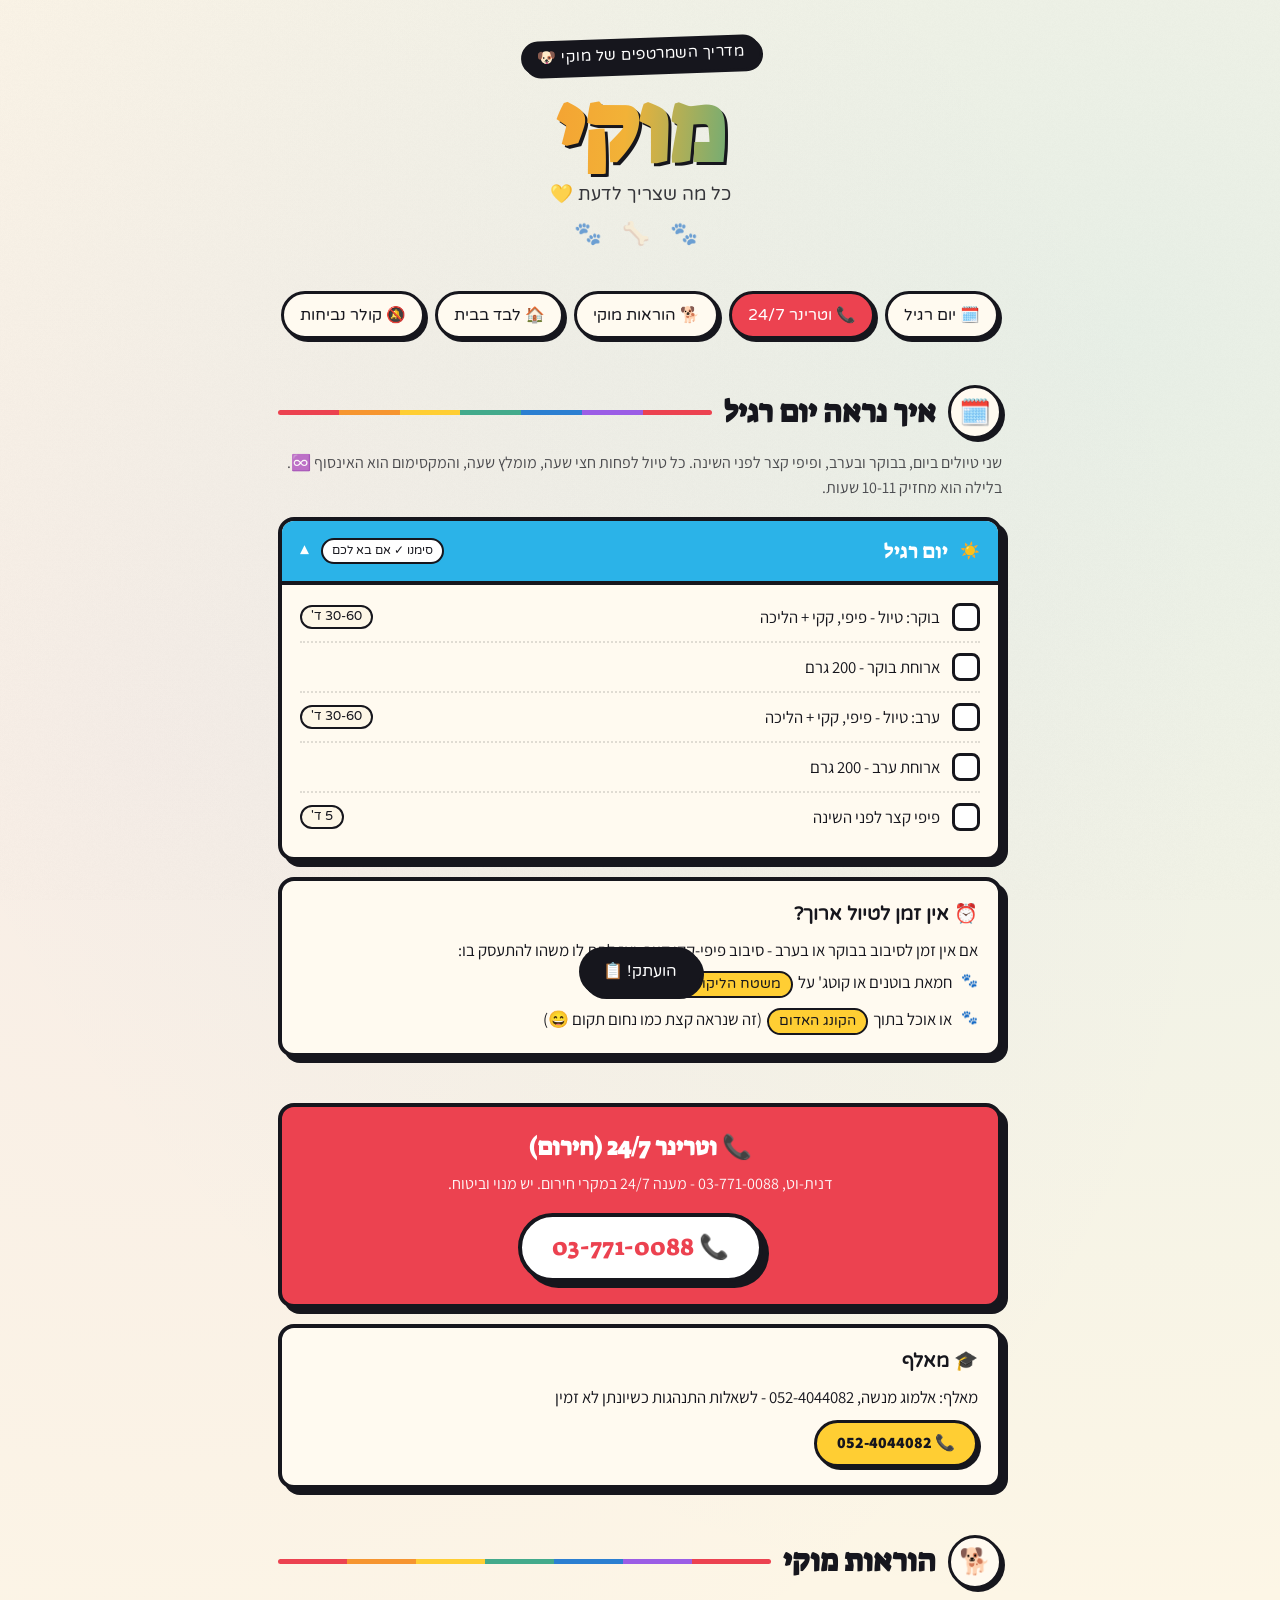
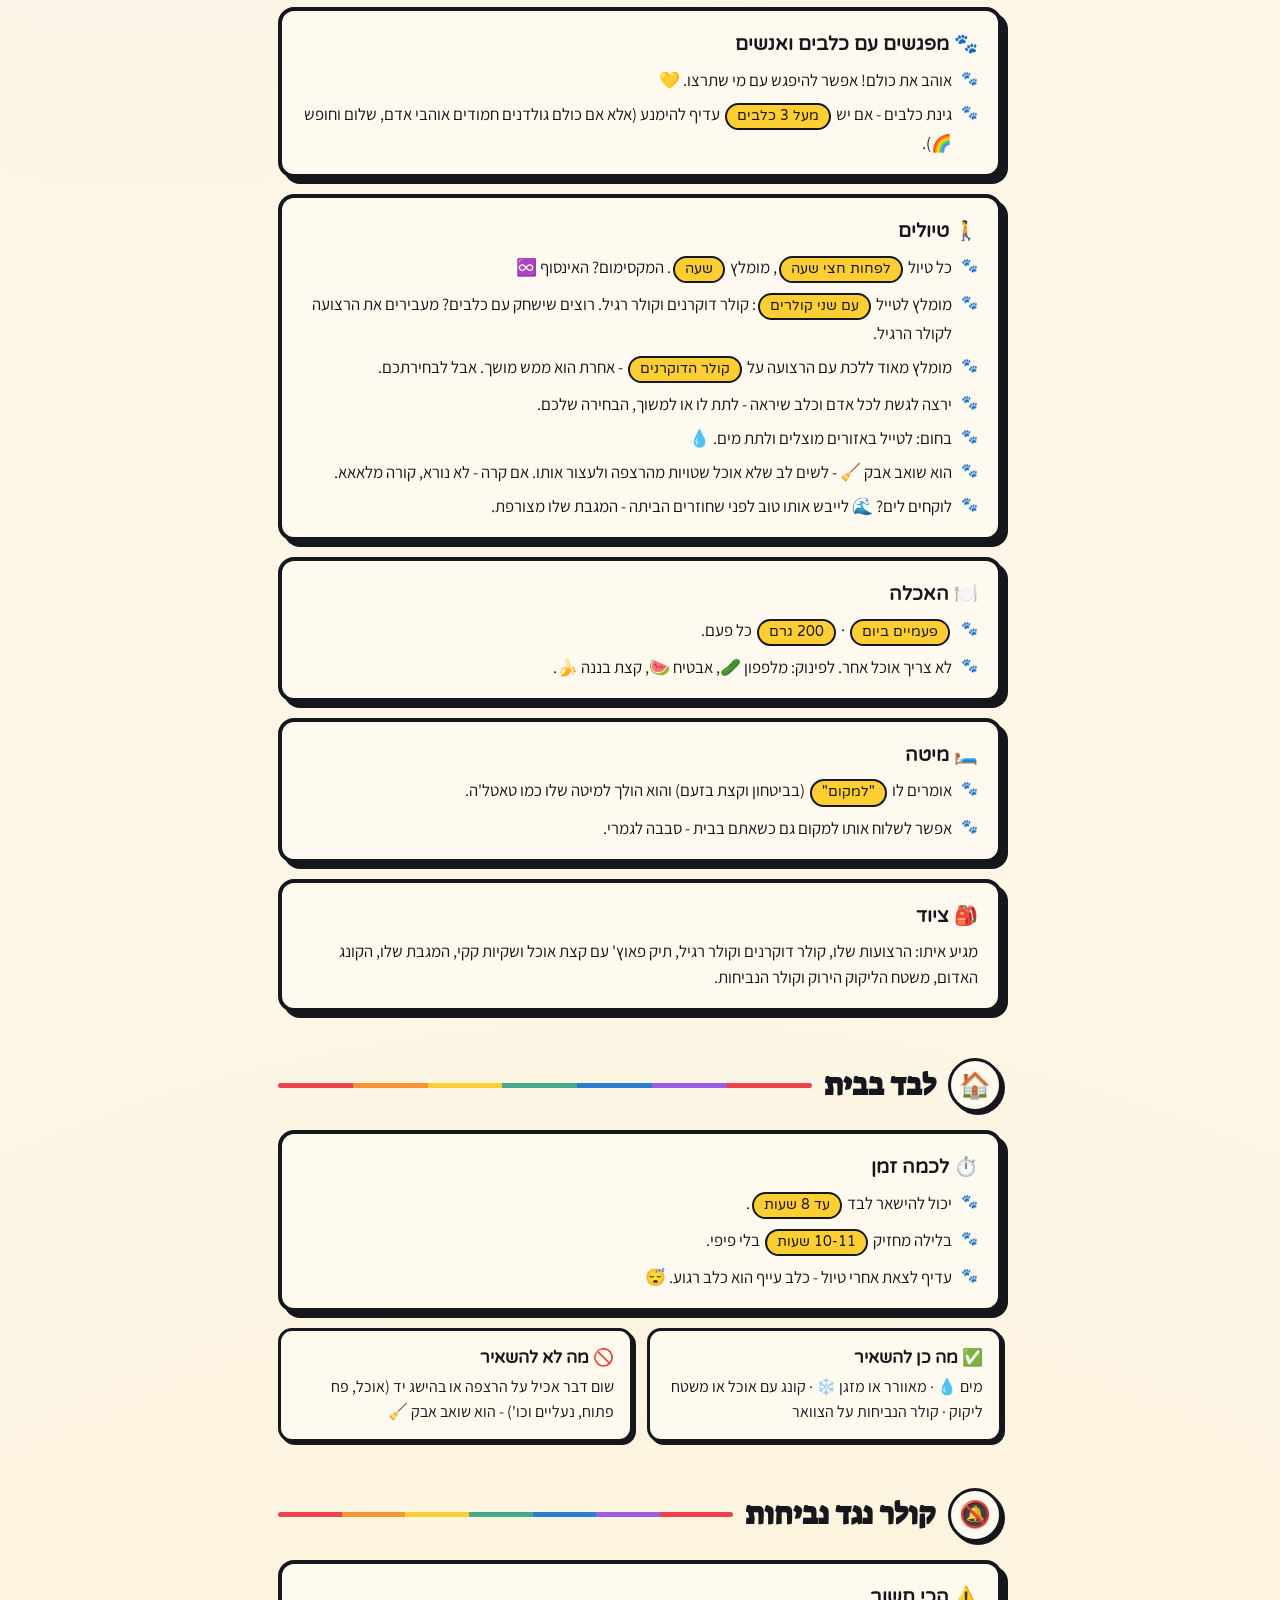
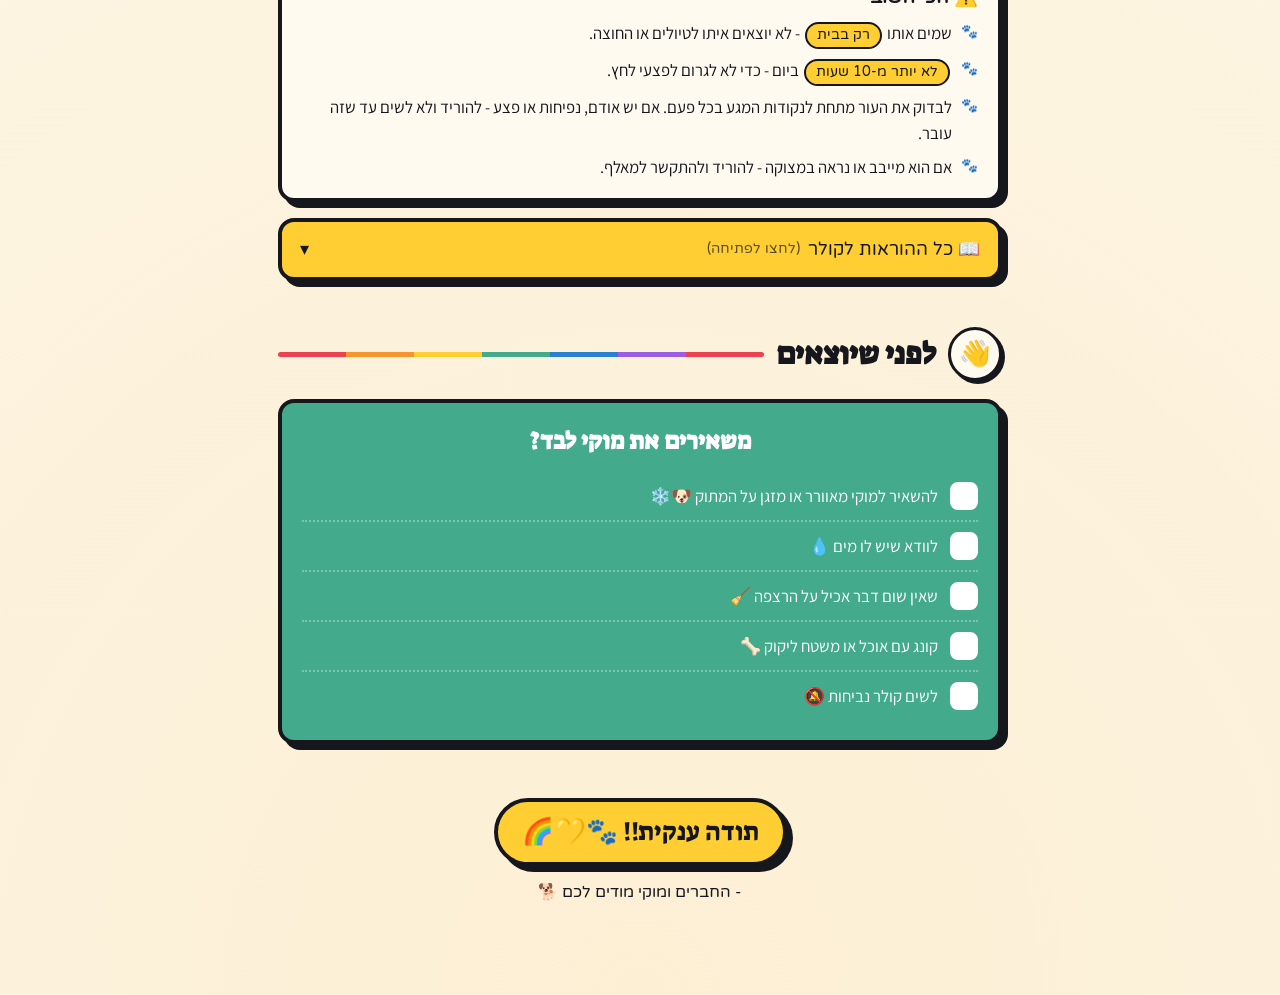
==== commit 6e865167: "Bark collar: home only (not just when alone); walk with prong + regular collar Co-Authored-By: Claud" ====
--- a/index.html
+++ b/index.html
@@ -321,6 +321,8 @@
       <h3>🚶 טיולים</h3>
       <ul>
         <li>כל טיול <span class="pill">לפחות חצי שעה</span>, מומלץ <span class="pill">שעה</span>. המקסימום? האינסוף ♾️</li>
+        <li>מומלץ לטייל <span class="pill">עם שני קולרים</span>: קולר דוקרנים וקולר רגיל. רוצים שישחק עם כלבים? מעבירים את הרצועה לקולר הרגיל.</li>
+        <li>מומלץ מאוד ללכת עם הרצועה על <span class="pill">קולר הדוקרנים</span> - אחרת הוא ממש מושך. אבל לבחירתכם.</li>
         <li>ירצה לגשת לכל אדם וכלב שיראה - לתת לו או למשוך, הבחירה שלכם.</li>
         <li>בחום: לטייל באזורים מוצלים ולתת מים. 💧</li>
         <li>הוא שואב אבק 🧹 - לשים לב שלא אוכל שטויות מהרצפה ולעצור אותו. אם קרה - לא נורא, קורה מלאאא.</li>
@@ -346,7 +348,7 @@
 
     <div class="card reveal">
       <h3>🎒 ציוד</h3>
-      <p>מגיע איתו: הרצועות שלו, תיק פאוץ' עם קצת אוכל ושקיות קקי, המגבת שלו, הקונג האדום, משטח הליקוק הירוק וקולר הנביחות.</p>
+      <p>מגיע איתו: הרצועות שלו, קולר דוקרנים וקולר רגיל, תיק פאוץ' עם קצת אוכל ושקיות קקי, המגבת שלו, הקונג האדום, משטח הליקוק הירוק וקולר הנביחות.</p>
     </div>
   </section>
 
@@ -382,7 +384,7 @@
     <div class="card reveal">
       <h3>⚠️ הכי חשוב</h3>
       <ul>
-        <li>שמים אותו <span class="pill">רק כשהוא לבד בבית</span>. לא בטיולים ולא כשאתם איתו.</li>
+        <li>שמים אותו <span class="pill">רק בבית</span> - לא יוצאים איתו לטיולים או החוצה.</li>
         <li><span class="pill">לא יותר מ-10 שעות</span> ביום - כדי לא לגרום לפצעי לחץ.</li>
         <li>לבדוק את העור מתחת לנקודות המגע בכל פעם. אם יש אודם, נפיחות או פצע - להוריד ולא לשים עד שזה עובר.</li>
         <li>אם הוא מייבב או נראה במצוקה - להוריד ולהתקשר למאלף.</li>
@@ -454,7 +456,7 @@
         <li class="task"><input type="checkbox" id="ex2"><label for="ex2">לוודא שיש לו מים 💧</label></li>
         <li class="task"><input type="checkbox" id="ex3"><label for="ex3">שאין שום דבר אכיל על הרצפה 🧹</label></li>
         <li class="task"><input type="checkbox" id="ex4"><label for="ex4">קונג עם אוכל או משטח ליקוק 🦴</label></li>
-        <li class="task"><input type="checkbox" id="ex5"><label for="ex5">לשים קולר נביחות (ולזכור להוריד כשחוזרים) 🔕</label></li>
+        <li class="task"><input type="checkbox" id="ex5"><label for="ex5">לשים קולר נביחות 🔕</label></li>
       </ul>
     </div>
   </section>
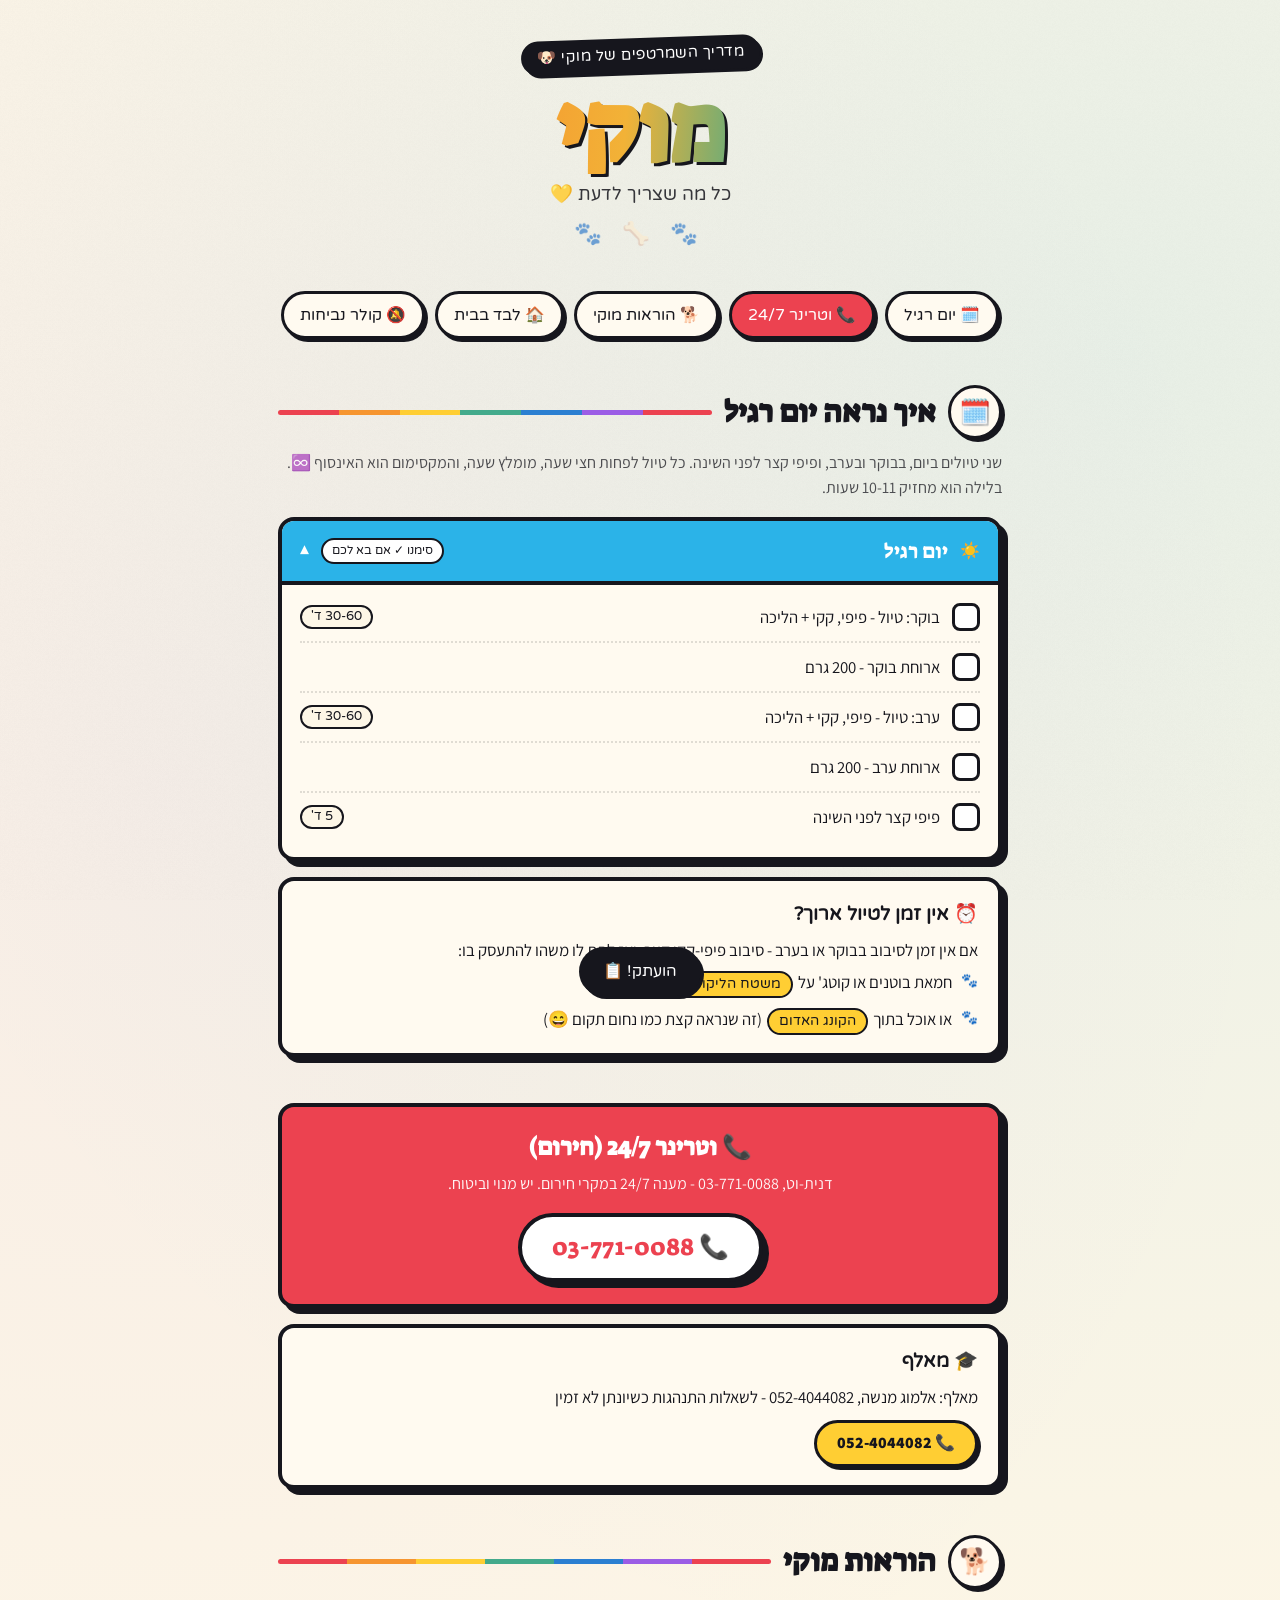
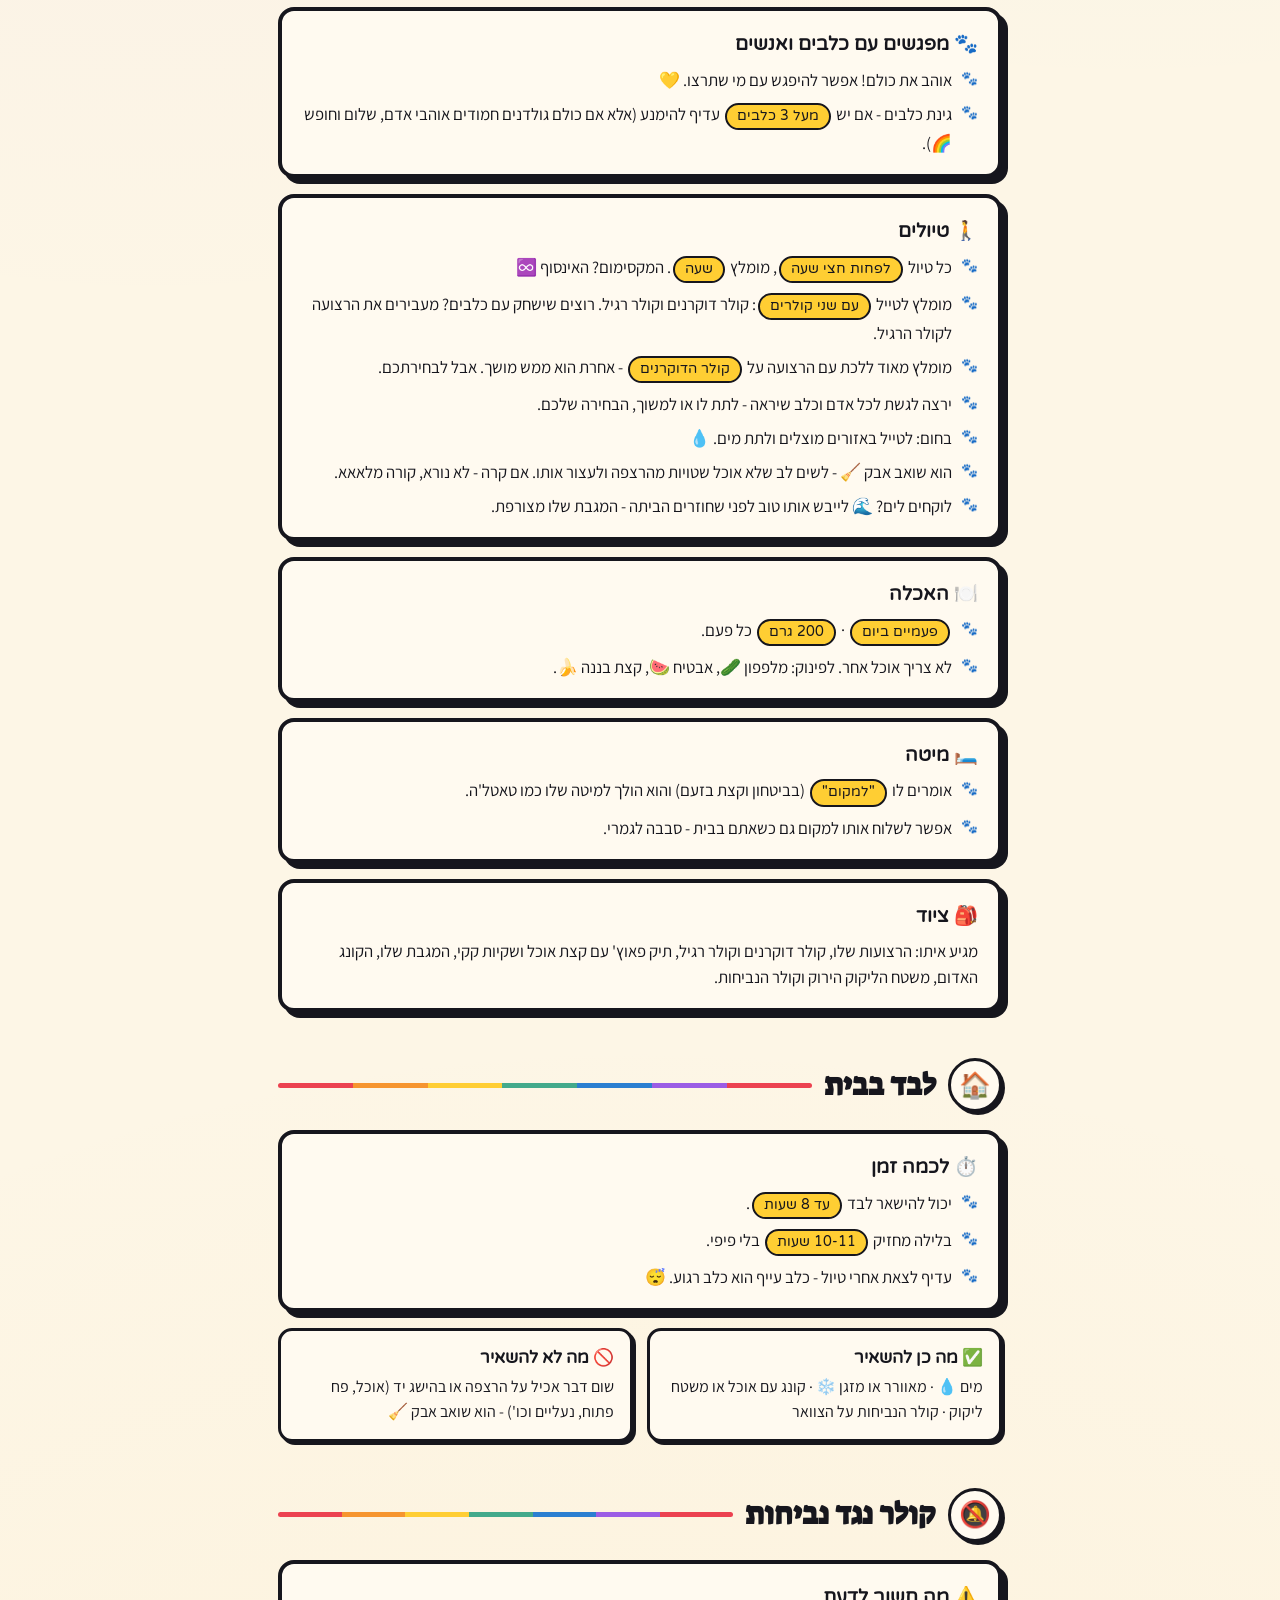
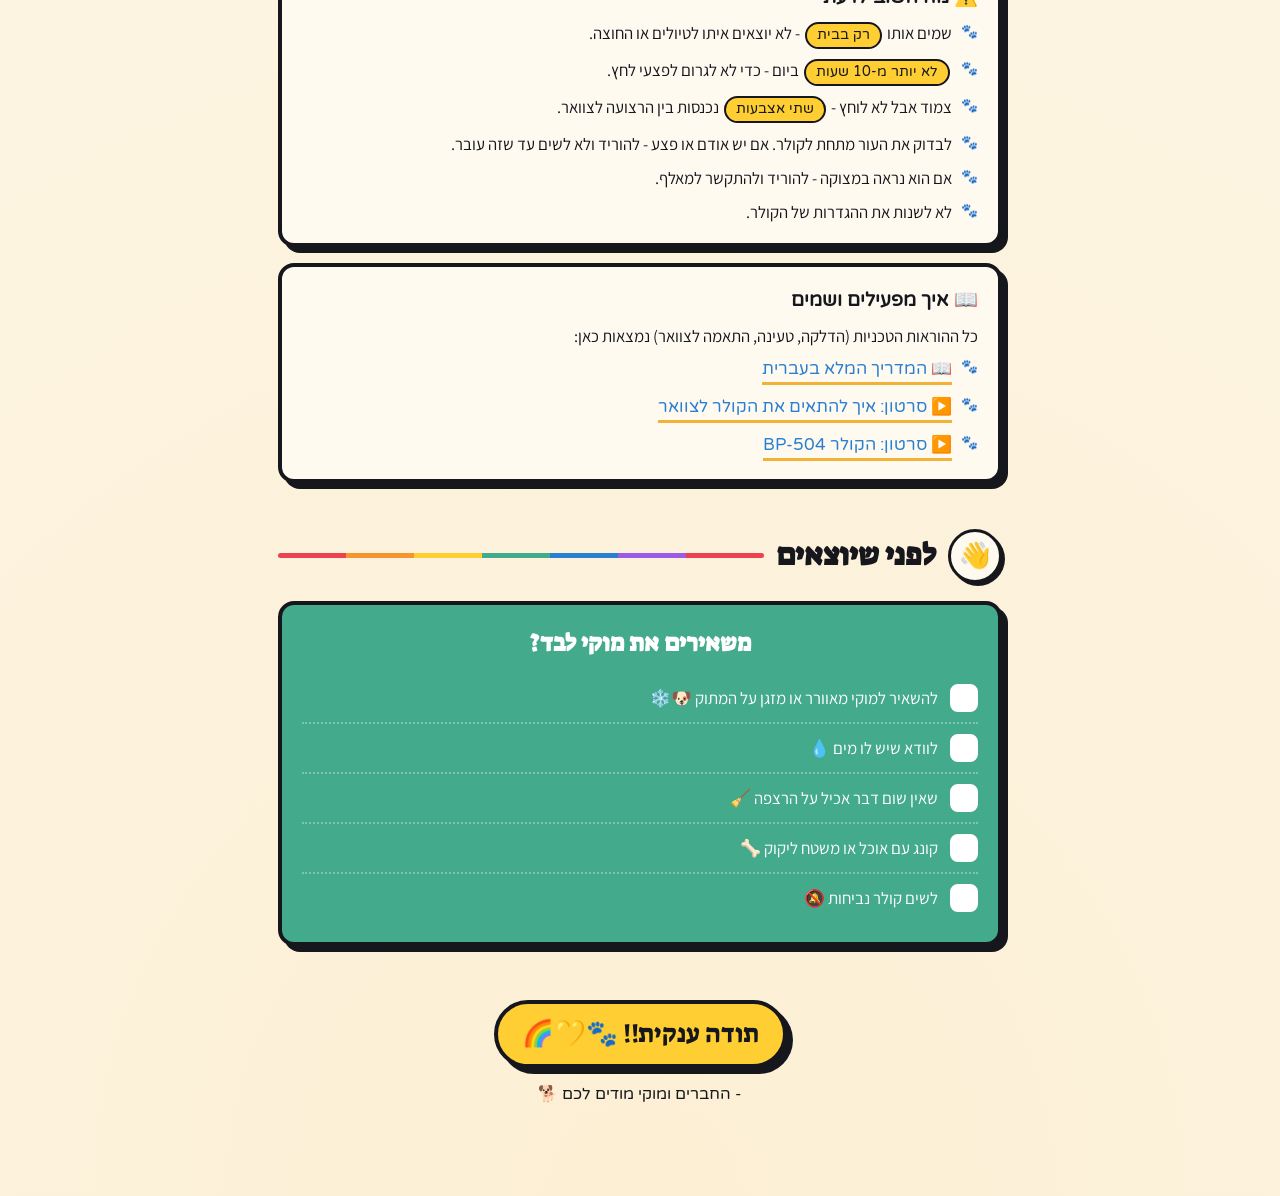
==== commit 4d0c79d6: "Bark collar: general rules only, technical details via guide and video links Co-Authored-By: Claude " ====
--- a/index.html
+++ b/index.html
@@ -208,20 +208,6 @@
   .exit .task input:checked{background:#fff}
   .exit .task input:checked::after{color:var(--green)}
 
-  /* collapsible block */
-  details.more{margin-bottom:16px}
-  details.more summary{
-    list-style:none;cursor:pointer;font-family:'Varela Round';font-size:1.1rem;
-    background:var(--yellow);border:4px solid var(--ink);border-radius:16px;
-    padding:14px 18px;box-shadow:var(--shadow);display:flex;align-items:center;gap:8px
-  }
-  details.more summary::-webkit-details-marker{display:none}
-  details.more summary::after{content:"▾";margin-right:auto;transition:transform .25s}
-  details.more[open] summary::after{transform:rotate(180deg)}
-  details.more summary .hint{font-size:.85rem;opacity:.7}
-  details.more[open] summary .hint{display:none}
-  details.more[open] summary{margin-bottom:16px}
-
   footer{text-align:center;margin-top:54px}
   .thanks{font-family:'Suez One';font-size:1.6rem;color:var(--ink);
     background:var(--yellow);display:inline-block;padding:10px 24px;border:4px solid var(--ink);
@@ -382,68 +368,26 @@
     <h2 class="sec-title reveal"><span class="emoji">🔕</span> קולר נגד נביחות <span class="bar"></span></h2>
 
     <div class="card reveal">
-      <h3>⚠️ הכי חשוב</h3>
+      <h3>⚠️ מה חשוב לדעת</h3>
       <ul>
         <li>שמים אותו <span class="pill">רק בבית</span> - לא יוצאים איתו לטיולים או החוצה.</li>
         <li><span class="pill">לא יותר מ-10 שעות</span> ביום - כדי לא לגרום לפצעי לחץ.</li>
-        <li>לבדוק את העור מתחת לנקודות המגע בכל פעם. אם יש אודם, נפיחות או פצע - להוריד ולא לשים עד שזה עובר.</li>
-        <li>אם הוא מייבב או נראה במצוקה - להוריד ולהתקשר למאלף.</li>
-      </ul>
-    </div>
-
-    <details class="more reveal" id="collar-more">
-      <summary>📖 כל ההוראות לקולר <span class="hint">(לחצו לפתיחה)</span></summary>
-
-      <div class="card">
-        <h3>🔘 הדלקה וכיבוי</h3>
-        <ul>
-          <li>הדלקה: לחיצה קצרה (רבע שנייה) - צפצוף ומופיע מונה נביחות.</li>
-          <li>כיבוי: להחזיק <span class="pill">5 שניות</span> עד צפצוף.</li>
-          <li>מסך כבוי לא אומר שהקולר כבוי - הוא נרדם אבל עדיין מזהה נביחות.</li>
-          <li>לא לשנות את ההגדרות של הקולר.</li>
-        </ul>
-      </div>
-
-      <div class="card">
-        <h3>🔋 טעינה וסוללה</h3>
-        <ul>
-          <li>נורה ירוקה = סוללה טעונה · כתומה = לטעון בתוך יום · אדומה = סוללה חלשה.</li>
-          <li>טוענים רק עם המטען שלו. השקע מתחת למכסה הגומי.</li>
-          <li>טעינה מלאה לוקחת <span class="pill">כשעתיים</span>: אדום בזמן טעינה, ירוק כשמוכן.</li>
-          <li>לא לתת לסוללה להתרוקן לגמרי, ולא להשאיר בחום או בקור קיצוניים.</li>
-        </ul>
-      </div>
-
-      <div class="card">
-        <h3>🐶 איך שמים</h3>
-        <ul>
-          <li>היחידה בצד הצוואר, ליד קנה הנשימה ולא ממש עליו.</li>
-          <li>שתי נקודות המגע צריכות לגעת בעור.</li>
-          <li>צמוד אבל לא לוחץ - <span class="pill">שתי אצבעות</span> נכנסות בין הרצועה לצוואר.</li>
-          <li>לא להדק יותר כדי "שיעבוד טוב יותר".</li>
-          <li>להזיז קצת את המיקום כל יום, כדי שלא ילחץ על אותה נקודה.</li>
-        </ul>
-      </div>
-
-      <div class="card">
-        <h3>🛑 מתי להוריד מיד</h3>
-        <ul>
-          <li>אודם, נפיחות, פצע או נשירת שיער מתחת לנקודות המגע - להוריד ולא לשים עד שזה מחלים.</li>
-          <li>שיעול, השתנקות, צפצופים או קושי בנשימה - להוריד ולהתקשר לווטרינר.</li>
-          <li>מייבב או נראה במצוקה - להוריד ולהתקשר למאלף.</li>
-          <li>בזמן משחק עם כלבים או חיבוקים - להוריד, כדי שלא ילחץ וישפשף.</li>
-        </ul>
-      </div>
-
-      <div class="card">
-        <h3>🎬 סרטונים ומדריך</h3>
-        <ul>
-          <li><a class="maplink" href="https://www.youtube.com/watch?v=LXTctvZsxC8" target="_blank" rel="noopener">▶️ סרטון: הקולר BP-504 (יוטיוב, באנגלית)</a></li>
-          <li><a class="maplink" href="https://www.youtube.com/watch?v=1cl3V8vYobM" target="_blank" rel="noopener">▶️ סרטון: איך להתאים את הקולר לצוואר (יוטיוב, באנגלית)</a></li>
-          <li><a class="maplink" href="https://files.instinct.com/vpcfxg9vuc7g-bp-504?via=wa" target="_blank" rel="noopener">📖 המדריך המלא בעברית</a></li>
-        </ul>
-      </div>
-    </details>
+        <li>צמוד אבל לא לוחץ - <span class="pill">שתי אצבעות</span> נכנסות בין הרצועה לצוואר.</li>
+        <li>לבדוק את העור מתחת לקולר. אם יש אודם או פצע - להוריד ולא לשים עד שזה עובר.</li>
+        <li>אם הוא נראה במצוקה - להוריד ולהתקשר למאלף.</li>
+        <li>לא לשנות את ההגדרות של הקולר.</li>
+      </ul>
+    </div>
+
+    <div class="card reveal">
+      <h3>📖 איך מפעילים ושמים</h3>
+      <p>כל ההוראות הטכניות (הדלקה, טעינה, התאמה לצוואר) נמצאות כאן:</p>
+      <ul>
+        <li><a class="maplink" href="https://files.instinct.com/vpcfxg9vuc7g-bp-504?via=wa" target="_blank" rel="noopener">📖 המדריך המלא בעברית</a></li>
+        <li><a class="maplink" href="https://www.youtube.com/watch?v=1cl3V8vYobM" target="_blank" rel="noopener">▶️ סרטון: איך להתאים את הקולר לצוואר</a></li>
+        <li><a class="maplink" href="https://www.youtube.com/watch?v=LXTctvZsxC8" target="_blank" rel="noopener">▶️ סרטון: הקולר BP-504</a></li>
+      </ul>
+    </div>
   </section>
 
   <!-- EXIT -->
@@ -493,10 +437,6 @@
     d.querySelector('.day-head').addEventListener('click',()=>d.classList.toggle('open'));
   });
 
-  // ---- open the collar details when arriving via #collar ----
-  const openCollar=()=>{if(location.hash==='#collar') document.getElementById('collar-more').open=true;};
-  openCollar(); window.addEventListener('hashchange',openCollar);
-
   // ---- toast ----
   const toast=document.getElementById('toast');
 
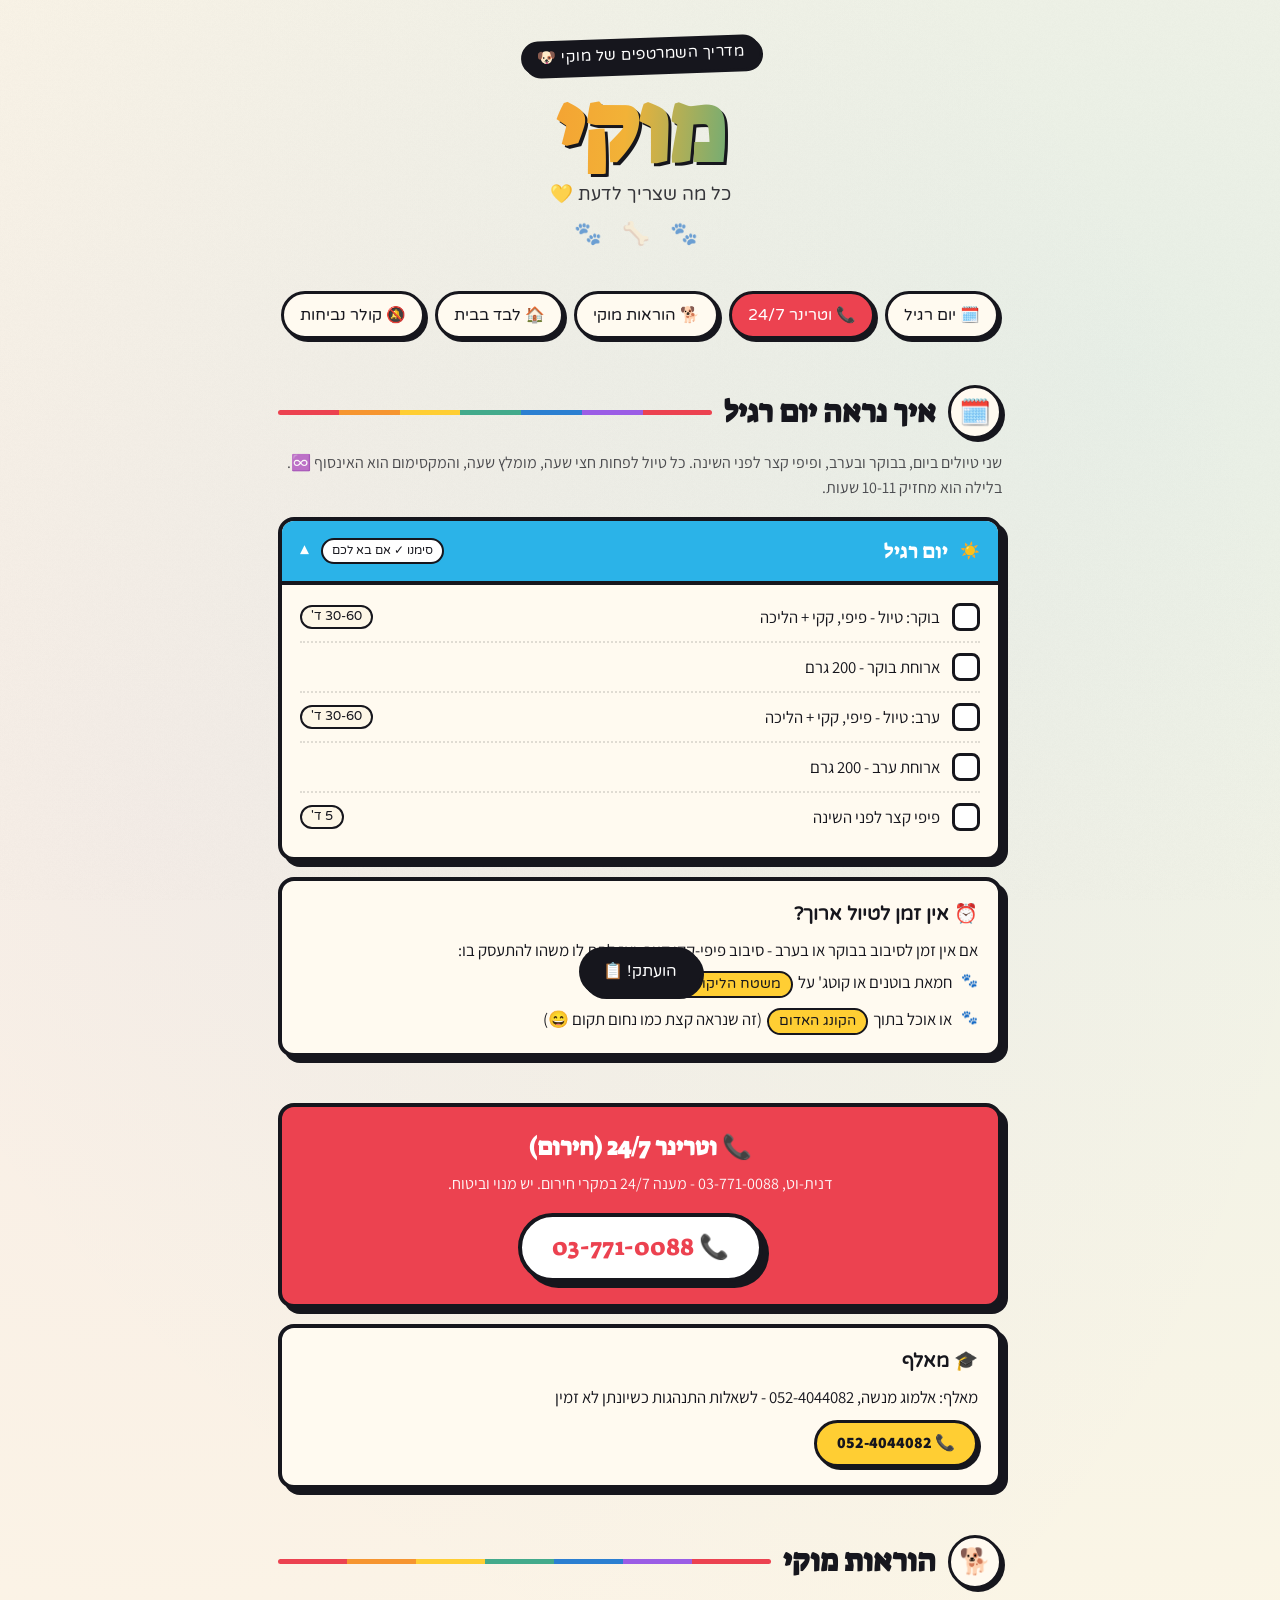
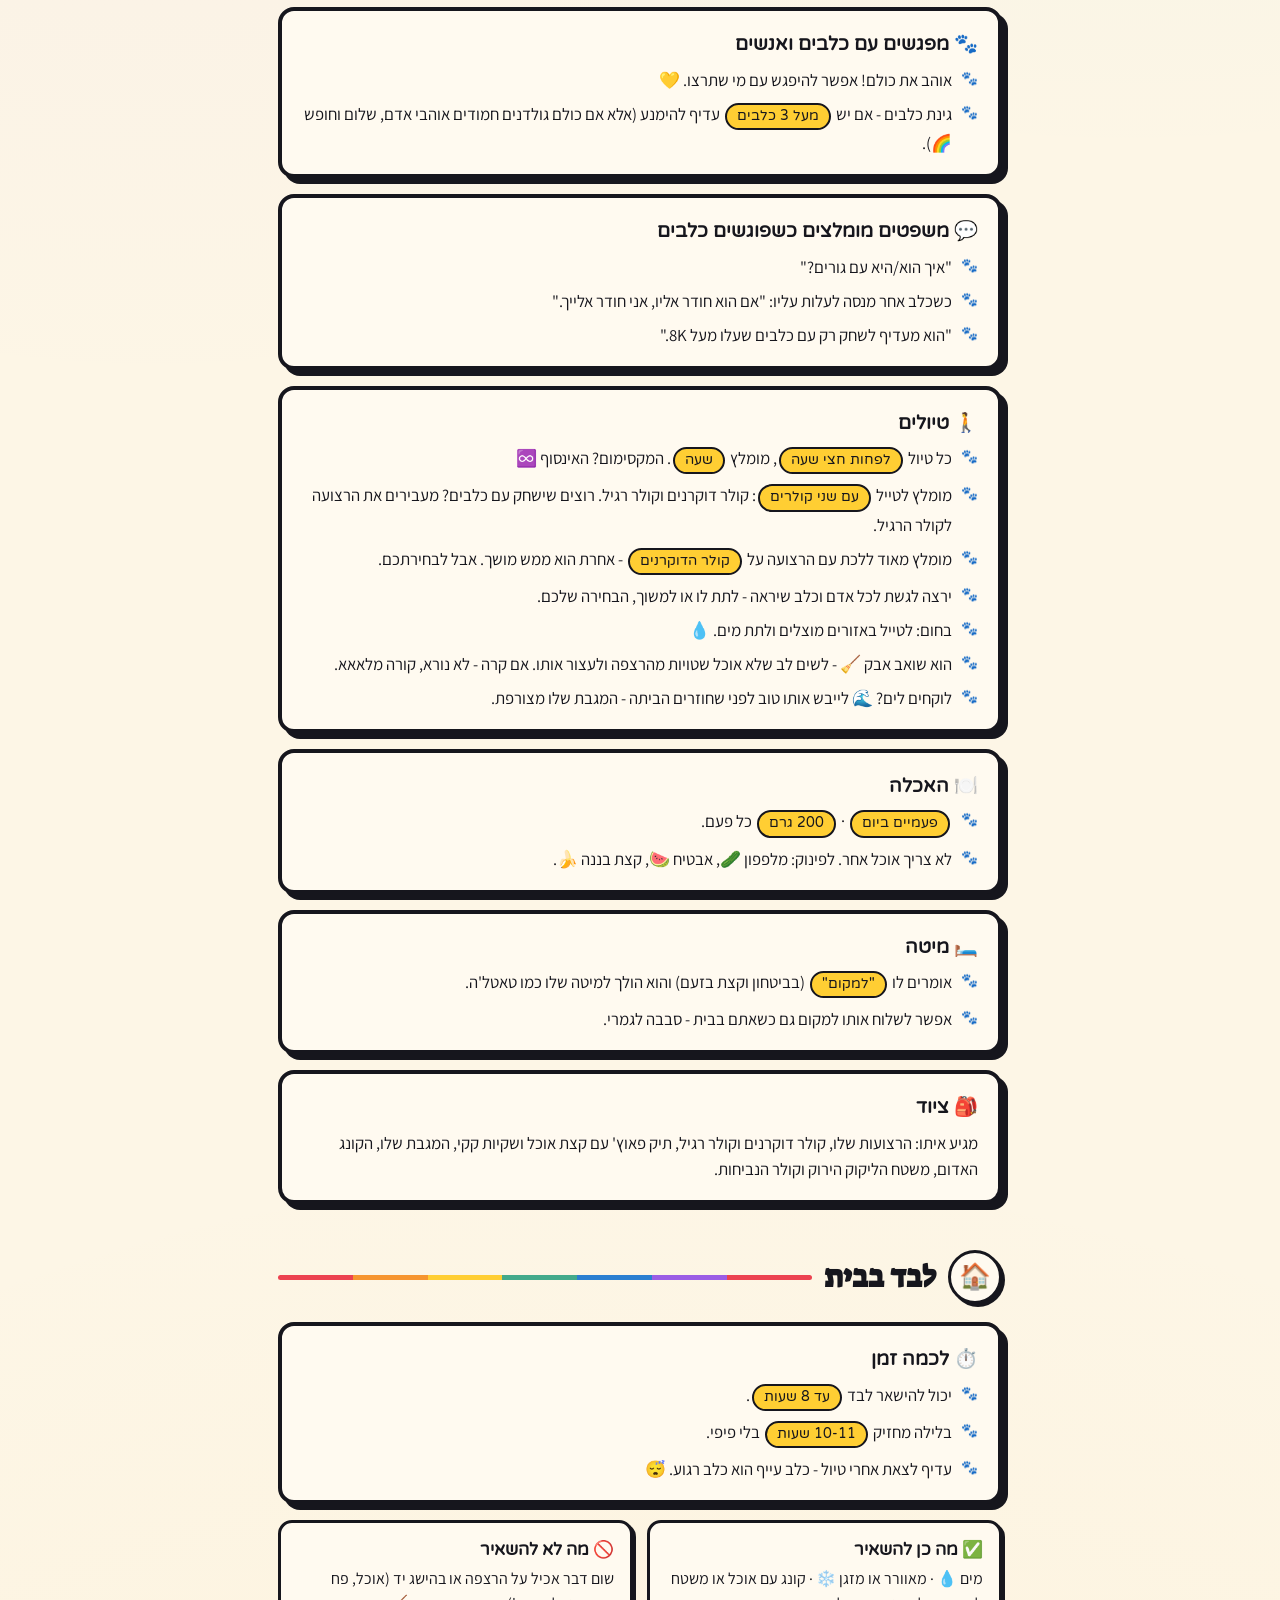
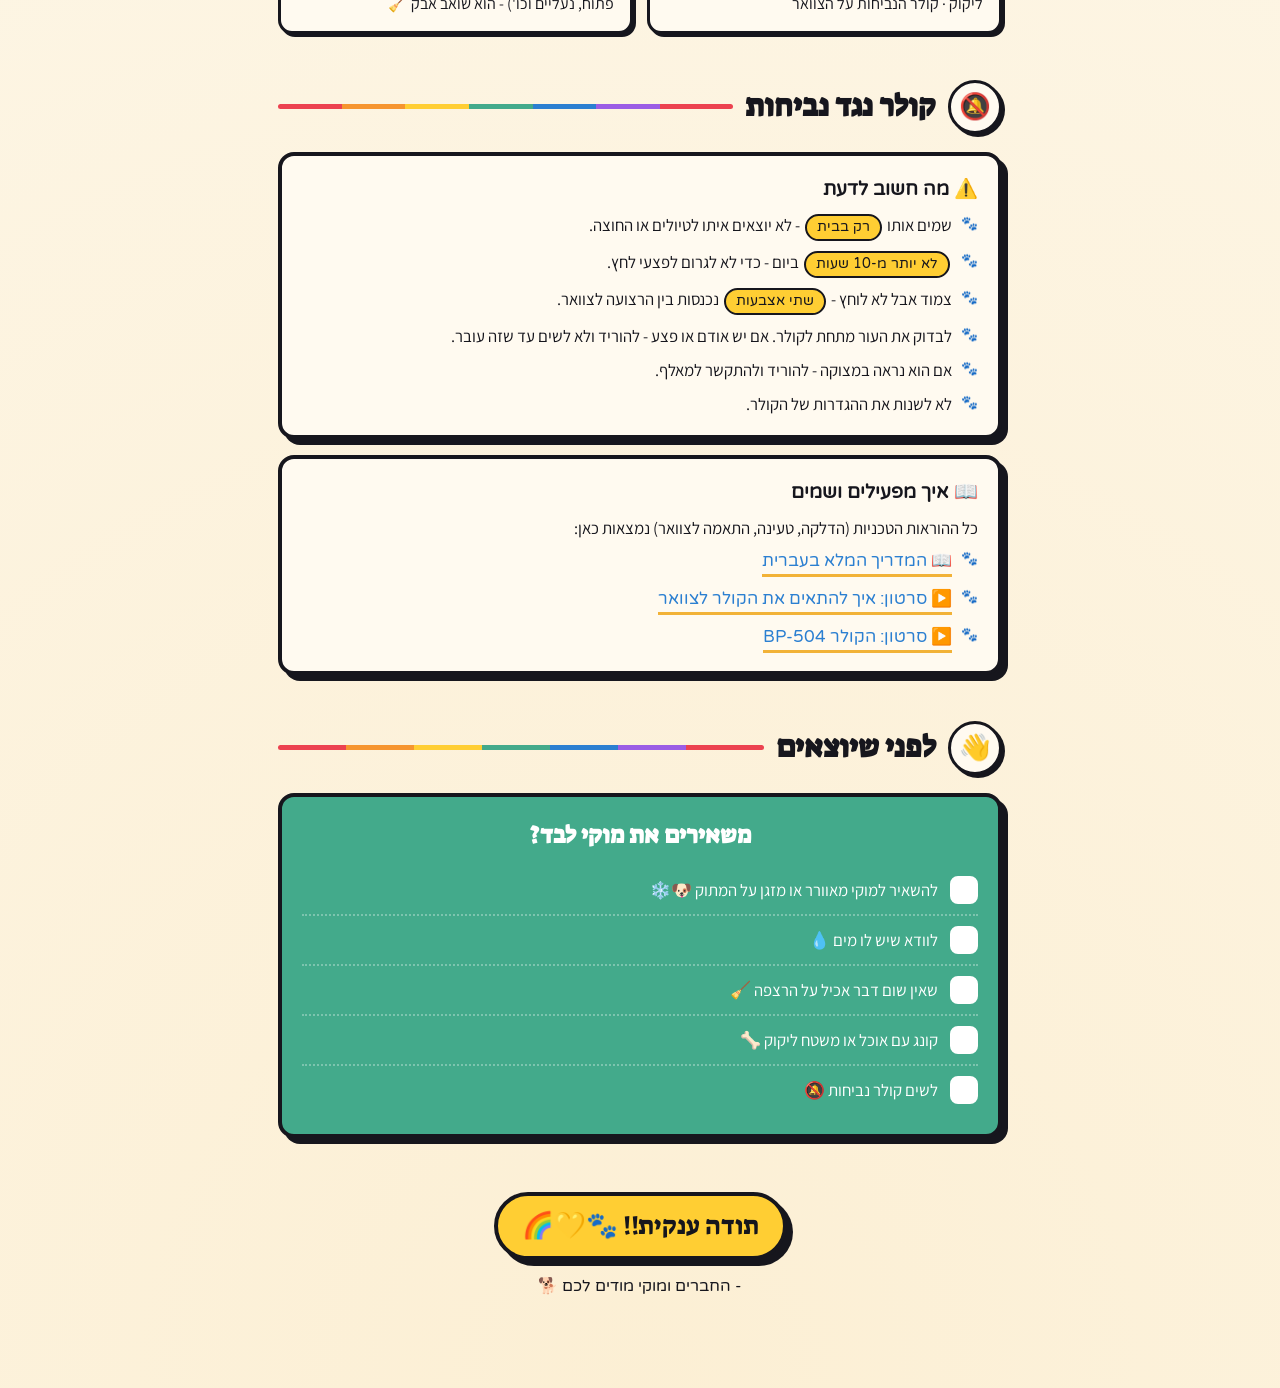
==== commit b6093b0a: "Add recommended phrases for meeting other dogs Co-Authored-By: Claude Opus 5.5 <noreply@anthropic.co" ====
--- a/index.html
+++ b/index.html
@@ -304,6 +304,15 @@
     </div>
 
     <div class="card reveal">
+      <h3>💬 משפטים מומלצים כשפוגשים כלבים</h3>
+      <ul>
+        <li>"איך הוא/היא עם גורים?"</li>
+        <li>כשכלב אחר מנסה לעלות עליו: "אם הוא חודר אליו, אני חודר אלייך."</li>
+        <li>"הוא מעדיף לשחק רק עם כלבים שעלו מעל 8K."</li>
+      </ul>
+    </div>
+
+    <div class="card reveal">
       <h3>🚶 טיולים</h3>
       <ul>
         <li>כל טיול <span class="pill">לפחות חצי שעה</span>, מומלץ <span class="pill">שעה</span>. המקסימום? האינסוף ♾️</li>
